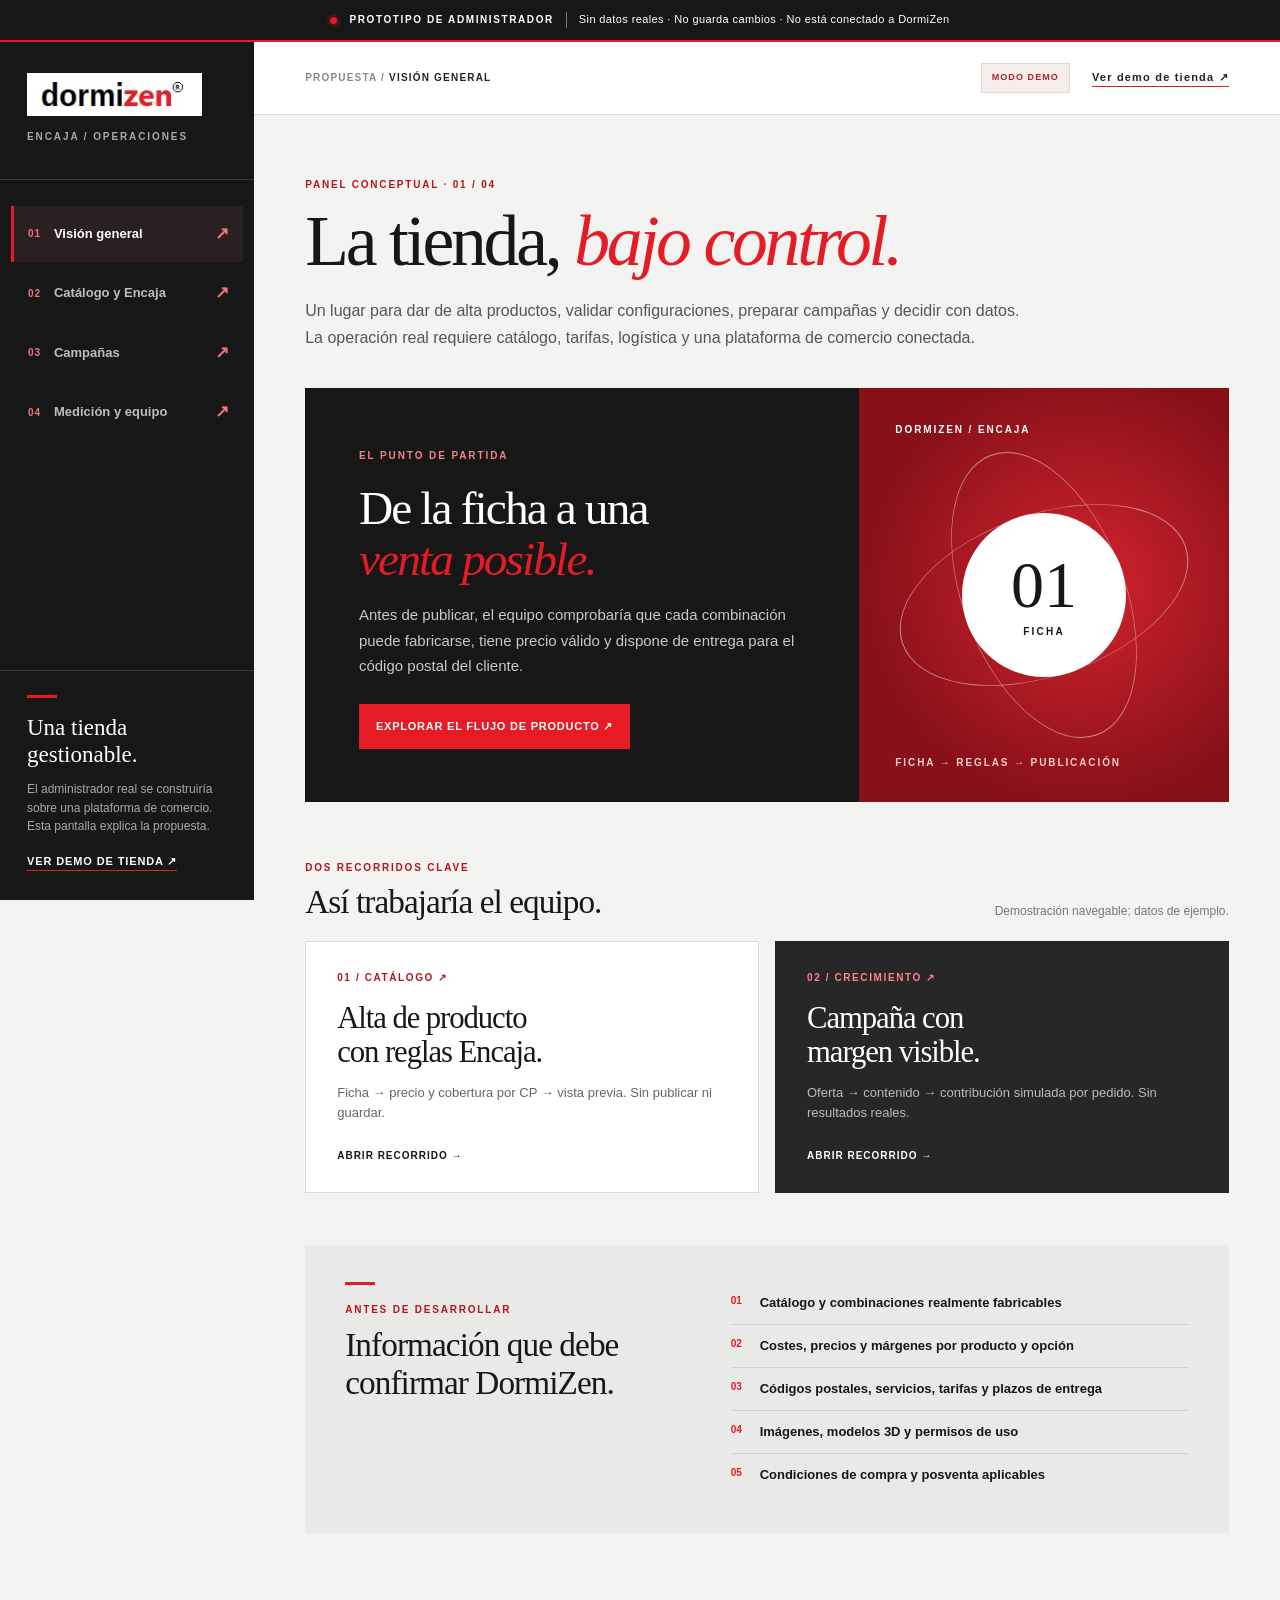
==== admin/index.html @ 06ccd6e4 "Put product categories in primary navigation" ====
<!doctype html>
<html lang="es">
<head>
<meta charset="utf-8"><meta name="viewport" content="width=device-width,initial-scale=1">
<meta name="robots" content="noindex,nofollow,noarchive"><meta name="theme-color" content="#171717">
<meta name="description" content="Prototipo conceptual del administrador DormiZen Encaja. Sin datos reales ni guardado.">
<title>DormiZen Encaja · Administrador conceptual</title>
<link rel="stylesheet" href="admin.css"><script src="admin.js" defer></script>
</head>
<body>
<div class="demo-banner" role="note"><span class="banner-pulse"></span><strong>PROTOTIPO DE ADMINISTRADOR</strong><span class="banner-divider"></span>Sin datos reales · No guarda cambios · No está conectado a DormiZen</div>
<div class="app-shell">
<aside class="sidebar" aria-label="Navegación del prototipo">
  <div class="sidebar-brand"><a href="../?v=nav-20261012" aria-label="Ver demo de tienda"><img src="../assets/logoDormizen.png" alt="DormiZen"></a><span>ENCAJA / OPERACIONES</span></div>
  <nav class="side-nav" aria-label="Secciones">
    <button type="button" data-view="overview" class="is-active" aria-current="page"><span class="nav-num">01</span>Visión general <span class="nav-arrow">↗</span></button>
    <button type="button" data-view="product"><span class="nav-num">02</span>Catálogo y Encaja <span class="nav-arrow">↗</span></button>
    <button type="button" data-view="campaign"><span class="nav-num">03</span>Campañas <span class="nav-arrow">↗</span></button>
    <button type="button" data-view="measurement"><span class="nav-num">04</span>Medición y equipo <span class="nav-arrow">↗</span></button>
  </nav>
  <div class="sidebar-footer"><span class="small-red-line"></span><strong>Una tienda gestionable.</strong><p>El administrador real se construiría sobre una plataforma de comercio. Esta pantalla explica la propuesta.</p><a href="../?v=nav-20261012">Ver demo de tienda ↗</a></div>
</aside>
<div class="workspace">
<header class="topbar"><span>PROPUESTA / <b id="breadcrumb">VISIÓN GENERAL</b></span><div><span class="draft-pill">MODO DEMO</span><a href="../?v=nav-20261012">Ver demo de tienda ↗</a></div></header>
<main id="main-content">
<section id="view-overview" class="view" aria-labelledby="overview-title">
  <div class="page-intro"><p class="eyebrow">PANEL CONCEPTUAL · 01 / 04</p><h1 id="overview-title">La tienda, <em>bajo control.</em></h1><p>Un lugar para dar de alta productos, validar configuraciones, preparar campañas y decidir con datos. La operación real requiere catálogo, tarifas, logística y una plataforma de comercio conectada.</p></div>
  <div class="hero-panel"><div><span class="hero-kicker">EL PUNTO DE PARTIDA</span><h2>De la ficha a una<br><em>venta posible.</em></h2><p>Antes de publicar, el equipo comprobaría que cada combinación puede fabricarse, tiene precio válido y dispone de entrega para el código postal del cliente.</p><button type="button" class="button button-light" data-go="product">Explorar el flujo de producto ↗</button></div><div class="hero-graphic" aria-hidden="true"><span class="graphic-top">DORMIZEN / ENCAJA</span><span class="graphic-orbit"></span><span class="graphic-orbit orbit-two"></span><span class="graphic-core">01<small>FICHA</small></span><span class="graphic-bottom">FICHA → REGLAS → PUBLICACIÓN</span></div></div>
  <div class="section-title"><div><p class="eyebrow">DOS RECORRIDOS CLAVE</p><h2>Así trabajaría el equipo.</h2></div><span>Demostración navegable; datos de ejemplo.</span></div>
  <div class="journey-grid"><button type="button" class="journey-card" data-go="product"><span>01 / CATÁLOGO ↗</span><strong>Alta de producto<br>con reglas Encaja.</strong><p>Ficha → precio y cobertura por CP → vista previa. Sin publicar ni guardar.</p><small>Abrir recorrido →</small></button><button type="button" class="journey-card journey-dark" data-go="campaign"><span>02 / CRECIMIENTO ↗</span><strong>Campaña con<br>margen visible.</strong><p>Oferta → contenido → contribución simulada por pedido. Sin resultados reales.</p><small>Abrir recorrido →</small></button></div>
  <div class="readiness"><div><span class="small-red-line"></span><p class="eyebrow">ANTES DE DESARROLLAR</p><h2>Información que debe confirmar DormiZen.</h2></div><ol><li>Catálogo y combinaciones realmente fabricables</li><li>Costes, precios y márgenes por producto y opción</li><li>Códigos postales, servicios, tarifas y plazos de entrega</li><li>Imágenes, modelos 3D y permisos de uso</li><li>Condiciones de compra y posventa aplicables</li></ol></div>
</section>
<section id="view-product" class="view" aria-labelledby="product-title" hidden>
  <div class="page-intro compact"><p class="eyebrow">FLUJO 01 · CATÁLOGO Y ENCAJA</p><h1 id="product-title">Una ficha que <em>se puede operar.</em></h1><p>Alta ficticia. Cambia campos y prueba el encaje: los cálculos solo existen en esta sesión y desaparecen al recargar.</p></div>
  <div class="flow-header"><div class="flow-status"><span class="status-dot"></span><strong>Borrador de ejemplo</strong><span>Sin publicar</span></div><div class="step-nav" role="tablist" aria-label="Pasos de producto"><button type="button" data-step="identity" role="tab" aria-controls="step-identity" aria-selected="true" class="is-active"><span>01</span> Ficha</button><button type="button" data-step="rules" role="tab" aria-controls="step-rules" aria-selected="false"><span>02</span> Reglas</button><button type="button" data-step="preview" role="tab" aria-controls="step-preview" aria-selected="false"><span>03</span> Vista previa</button></div></div>
  <div id="step-identity" class="product-step" role="tabpanel" aria-label="Ficha de producto"><div class="editor-grid"><div class="paper-card"><div class="card-heading"><span class="card-index">01 / DATOS DE EJEMPLO</span><h2>Identidad y precio.</h2><p>El catálogo real necesita referencias, especificaciones e imágenes verificadas.</p></div><div class="form-grid"><label class="field full">Nombre del producto <small>ficticio</small><input id="product-name" type="text" maxlength="60" value="Sofá Atlas"></label><label class="field">Categoría <small>ejemplo</small><select id="product-category"><option>Sofás</option><option>Colchones</option><option>Sillones relax</option></select></label><label class="field">Precio base <small>€ · ilustrativo</small><input id="product-price" type="number" min="0" max="50000" step="1" value="1290"></label><label class="field">Ancho <small>cm · ejemplo</small><input id="product-width" type="number" min="30" max="500" value="220"></label><label class="field">Fondo <small>cm · ejemplo</small><input id="product-depth" type="number" min="30" max="500" value="98"></label></div><div class="editor-foot"><span>Cambios en memoria, sin guardado.</span><button type="button" class="button button-dark" data-next="rules">Definir reglas ↗</button></div></div><aside class="context-card"><img src="../assets/sofa014.jpg" alt="Sofá del sitio de DormiZen usado solo como referencia de categoría"><div><span>FOTO DE REFERENCIA · SITIO DORMIZEN</span><h3>Material visual por confirmar.</h3><p>La fotografía no identifica «Sofá Atlas». Para vender hacen falta fotos y derechos confirmados por referencia.</p></div></aside></div></div>
  <div id="step-rules" class="product-step" role="tabpanel" aria-label="Reglas de encaje" hidden><div class="editor-grid"><div class="paper-card"><div class="card-heading"><span class="card-index">02 / REGLAS DE EJEMPLO</span><h2>Fabricación, precio y CP.</h2><p>Cálculo de prueba para explicar el módulo Encaja; no son políticas de DormiZen.</p></div><div class="rule-block"><div class="rule-head"><span>01</span><div><h3>Opciones y medidas</h3><p>El espacio mínimo añade 10 cm de holgura de muestra.</p></div></div><div class="form-grid"><label class="field">Tapizado premium <small>recargo € · ejemplo</small><input id="premium-surcharge" type="number" min="0" max="5000" value="180"></label><label class="field">Paso mínimo <small>cm · provisional</small><input id="minimum-door" type="number" min="30" max="300" value="80"></label></div></div><div class="rule-block"><div class="rule-head"><span>02</span><div><h3>Entrega por código postal</h3><p>Solo dos zonas de ejemplo; los demás CP quedan sin tarifa.</p></div></div><div class="zone-list"><label><span><strong>46***</strong><small>Valencia · ejemplo</small></span><span><input id="shipping-46" type="number" min="0" max="2000" value="59" aria-label="Coste ilustrativo de entrega para CP 46"> €</span></label><label><span><strong>28***</strong><small>Madrid · ejemplo</small></span><span><input id="shipping-28" type="number" min="0" max="2000" value="95" aria-label="Coste ilustrativo de entrega para CP 28"> €</span></label></div></div><div class="editor-foot"><span>La venta real recalcularía todo en el servidor.</span><button type="button" class="button button-dark" data-next="preview">Probar vista previa ↗</button></div></div><aside class="context-card context-red"><div><span>CONTROL CRÍTICO</span><h3>La regla visual no basta.</h3><p>Antes de aceptar una venta real habría que confirmar embalaje, accesos, montaje, tarifa y plazo con fabricación y transporte. Este prechequeo es orientativo.</p><b aria-hidden="true">✳</b></div></aside></div></div>
  <div id="step-preview" class="product-step" role="tabpanel" aria-label="Vista previa de producto" hidden><div class="preview-grid"><div class="preview-main"><div class="preview-heading"><div><span class="card-index">03 / VISTA PREVIA LOCAL</span><h2>Revisar antes de publicar.</h2></div><span>NO PUBLICADO</span></div><div class="preview-product"><img src="../assets/sofa014.jpg" alt="Referencia visual de sofá, ajena al producto ficticio"><div><span id="preview-category">SOFÁS · EJEMPLO</span><h3 id="preview-name">Sofá Atlas</h3><p>Producto ficticio. La foto es referencia de categoría; no representa este artículo.</p><small>Precio base ilustrativo</small><strong id="preview-base-price">1.290 €</strong></div></div><div class="test-box"><div class="test-heading"><span>PROBAR REGLAS DE EJEMPLO</span><p>Este resultado no verifica la instalación ni una entrega real.</p></div><div class="form-grid"><label class="field">Ancho libre <small>cm</small><input id="test-width" type="number" min="30" max="1000" value="300"></label><label class="field">Fondo libre <small>cm</small><input id="test-depth" type="number" min="30" max="1000" value="260"></label><label class="field">Paso estrecho <small>cm</small><input id="test-door" type="number" min="30" max="300" value="95"></label><label class="field">Código postal <small>ej. 46001 o 28001</small><input id="test-postcode" type="text" inputmode="numeric" maxlength="5" value="46001"></label><label class="field full">Tapizado <small>opción de ejemplo</small><select id="test-upholstery"><option value="standard">Estándar</option><option value="premium">Premium</option></select></label></div><div id="fit-result" class="fit-result" role="status" aria-live="polite"></div></div></div><aside class="quote-card"><span>PRESUPUESTO ILUSTRATIVO</span><div><span>Producto configurado</span><strong id="quote-product">—</strong></div><div><span>Entrega de ejemplo</span><strong id="quote-delivery">—</strong></div><div class="quote-total"><span>Total ilustrativo</span><strong id="quote-total">—</strong></div><p>IVA, precio, fabricación, transporte y condiciones reales pendientes de validación.</p><button type="button" class="button button-outline" id="mock-publish">Simular publicación ↗</button><small>No publica ni guarda nada.</small></aside></div></div>
</section>
<section id="view-campaign" class="view" aria-labelledby="campaign-title" hidden>
  <div class="page-intro compact"><p class="eyebrow">FLUJO 02 · CAMPAÑAS</p><h1 id="campaign-title">Impacto que <em>también cuadre.</em></h1><p>Simula una campaña editorial y su contribución por pedido con costes de ejemplo. No hay conexión con anuncios ni ventas reales.</p></div>
  <div class="campaign-grid"><div class="paper-card"><div class="card-heading"><span class="card-index">CAMPAÑA DE EJEMPLO</span><h2>Prepara la propuesta.</h2><p>El panel futuro coordinaría contenidos, promociones y medición; los anuncios seguirían en sus plataformas.</p><p id="campaign-product-source" class="source-pill">Producto y entrega de la ficha ficticia · valores ilustrativos</p></div><div class="form-grid"><label class="field full">Nombre de campaña <small>ficticio</small><input id="campaign-name" type="text" maxlength="55" value="Semana de descanso"></label><label class="field">Descuento del artículo <small>% · ilustrativo</small><input id="campaign-discount" type="number" min="0" max="70" value="10"></label><label class="field">Código promocional <small>no válido</small><input id="campaign-code" type="text" maxlength="18" value="DESCANSO10"></label><label class="field full">Titular de la landing <small>texto de ejemplo</small><input id="campaign-headline" type="text" maxlength="85" value="Un sofá que encaja con tu espacio."></label></div><div class="cost-divider"><span>SUPUESTOS PARA UN PEDIDO</span><span>Valores ilustrativos</span></div><div class="form-grid"><label class="field">Coste del artículo <small>€ · supuesto</small><input id="campaign-cost" type="number" min="0" max="50000" value="780"></label><label class="field">Coste operativo de entrega <small>€ · supuesto</small><input id="campaign-delivery-cost" type="number" min="0" max="5000" value="45"></label><label class="field full">Captación asignada <small>€ por pedido · supuesto, no CAC medido</small><input id="campaign-cac" type="number" min="0" max="5000" value="40"></label></div><div class="editor-foot"><span>Todo se descarta al recargar.</span><button type="button" class="button button-dark" id="campaign-preview-button">Actualizar vista previa ↗</button></div></div>
    <div class="campaign-side"><div class="ad-preview"><span>LANDING / BANNER DE EJEMPLO</span><h2 id="ad-headline">Un sofá que encaja con tu espacio.</h2><p>Foto de referencia del sitio DormiZen; oferta y precio ficticios. Requiere aprobación comercial.</p><div><strong id="ad-discount">−10%</strong><span id="ad-code">DESCANSO10</span></div><small id="ad-name">Semana de descanso</small></div><div class="margin-card"><span>CONTRIBUCIÓN POR 1 PEDIDO SIMULADO</span><div id="margin-value">—</div><p id="margin-summary">Cálculo ilustrativo; no es resultado real.</p><details><summary>Ver cálculo</summary><div id="margin-breakdown"></div></details></div></div></div>
  <div class="empty-results"><div><span class="small-red-line"></span><p class="eyebrow">RESULTADOS REALES</p><h2>Sin datos conectados.</h2><p>En producción se revisarían visitas, configuraciones, pedidos, margen y coste de captación por campaña. Las metas se fijarían con una línea base.</p></div><span aria-hidden="true">—</span></div>
</section>
<section id="view-measurement" class="view" aria-labelledby="measurement-title" hidden>
  <div class="page-intro compact"><p class="eyebrow">GOBIERNO · MEDICIÓN Y EQUIPO</p><h1 id="measurement-title">Lo que se mide, <em>se mejora.</em></h1><p>Indicadores y responsabilidades propuestos para la tienda futura. Este prototipo no muestra métricas de DormiZen ni concede permisos.</p></div>
  <div class="governance-grid"><div class="paper-card"><div class="card-heading"><span class="card-index">MEDICIÓN PROPUESTA</span><h2>Del interés al pedido.</h2><p>La lectura mensual combinaría analítica, búsqueda, pedidos y costes.</p></div><div class="event-path"><span>Visita</span><b>→</b><span>Configura</span><b>→</b><span>Comprueba CP</span><b>→</b><span>Carrito</span><b>→</b><span>Pedido</span></div><div class="metric-list"><div><strong>Demanda orgánica sin marca</strong><span>Search Console · pendiente de conexión</span></div><div><strong>Finalización del configurador</strong><span>Eventos · pendiente de instrumentación</span></div><div><strong>Conversión y margen por familia</strong><span>Pedidos + costes · pendiente de integración</span></div><div><strong>Coste de captación</strong><span>Ads + pedidos · pendiente de integración</span></div></div></div><div class="paper-card"><div class="card-heading"><span class="card-index">PERMISOS PROPUESTOS</span><h2>Cada equipo, su tarea.</h2><p>Roles y aprobaciones por definir con DormiZen.</p></div><div class="role-list"><div><span>01</span><strong>Dirección</strong><small>Aprueba precios y campañas.</small></div><div><span>02</span><strong>Catálogo</strong><small>Prepara fichas y opciones.</small></div><div><span>03</span><strong>Operaciones</strong><small>Confirma fabricación y entrega.</small></div><div><span>04</span><strong>Marketing</strong><small>Gestiona contenidos y promociones.</small></div><div><span>05</span><strong>Atención</strong><small>Consulta pedidos e incidencias.</small></div></div></div></div>
  <div class="platform-note"><span>ARQUITECTURA SUGERIDA</span><p><strong>Base de comercio con panel existente + módulo Encaja propio.</strong> La plataforma gestionaría catálogo, pedidos, cupones y permisos; el módulo añadiría reglas de fabricación, precio y entrega. La elección final exige validar operaciones, costes e integraciones.</p></div>
</section>
</main>
</div>
</div>
<div id="notice" class="notice" role="status" aria-live="polite" hidden></div>
</body>
</html>
---- admin/admin.css ----
:root{--black:#171717;--soft:#2a2a2a;--red:#e51b25;--red-dark:#b5151e;--paper:#fff;--bg:#f3f3f1;--line:#dcdcd9;--muted:#666;--ink:#171717;--serif:Georgia,"Times New Roman",serif}
*{box-sizing:border-box}html{scroll-behavior:smooth}body{margin:0;color:var(--ink);background:var(--bg);font:15px/1.55 Inter,"Segoe UI",Arial,sans-serif}button,input,select{font:inherit}button{cursor:pointer}button:focus-visible,a:focus-visible,input:focus-visible,select:focus-visible{outline:3px solid #ed1c24;outline-offset:3px}button:disabled{opacity:.55;cursor:not-allowed}[hidden]{display:none!important}a{color:inherit}.demo-banner{position:sticky;top:0;z-index:40;display:flex;align-items:center;justify-content:center;gap:12px;min-height:42px;padding:8px 16px;background:#171717;color:#fff;border-bottom:2px solid var(--red);font-size:11px;letter-spacing:.035em;text-align:center}.demo-banner strong{font-size:10px;letter-spacing:.16em}.banner-pulse{width:7px;height:7px;border-radius:50%;background:var(--red);box-shadow:0 0 0 3px rgba(229,27,37,.2)}.banner-divider{width:1px;height:16px;background:#777}
.app-shell{display:grid;grid-template-columns:254px minmax(0,1fr);min-height:calc(100vh - 42px)}.sidebar{display:flex;flex-direction:column;position:sticky;top:42px;height:calc(100vh - 42px);background:#171717;color:#fff}.sidebar-brand{display:flex;flex-direction:column;align-items:flex-start;gap:13px;padding:31px 27px 35px;border-bottom:1px solid #383838}.sidebar-brand a{display:inline-flex;background:#fff;padding:9px 12px}.sidebar-brand img{display:block;width:151px;height:auto}.sidebar-brand>span{font-size:10px;font-weight:800;color:#aaa;letter-spacing:.19em}.side-nav{display:grid;gap:3px;padding:26px 11px}.side-nav button{display:flex;align-items:center;gap:13px;width:100%;padding:15px 14px;text-align:left;color:#bebebe;background:transparent;border:0;border-left:3px solid transparent;font-size:13px;font-weight:700}.side-nav button:hover{background:#242424;color:#fff}.side-nav button.is-active{background:#2a2021;color:#fff;border-left-color:var(--red)}.nav-num{font-size:10px;color:#ef737b;font-weight:800;letter-spacing:.09em}.nav-arrow{margin-left:auto;font-size:17px;color:#ef737b}.sidebar-footer{margin-top:auto;padding:24px 27px 29px;border-top:1px solid #383838}.small-red-line{display:block;width:30px;height:3px;background:var(--red);margin-bottom:17px}.sidebar-footer strong{font:23px/1.15 var(--serif);font-weight:normal}.sidebar-footer p{font-size:12px;color:#aaa;line-height:1.55}.sidebar-footer a{display:inline-block;margin-top:5px;color:#fff;text-decoration:none;border-bottom:1px solid var(--red);font-size:11px;font-weight:800;text-transform:uppercase;letter-spacing:.08em}
.workspace{min-width:0}.topbar{height:73px;display:flex;align-items:center;justify-content:space-between;gap:16px;padding:0 clamp(22px,4vw,60px);background:#fff;border-bottom:1px solid var(--line);font-size:10px;font-weight:800;letter-spacing:.12em}.topbar>span{color:#888}.topbar b{color:#222}.topbar>div{display:flex;align-items:center;gap:22px}.topbar a{text-decoration:none;font-size:11px;color:#222;border-bottom:1px solid var(--red)}.draft-pill{padding:7px 10px;background:#f5ecec;color:#ad232b;border:1px solid #edcfd1;font-size:9px;letter-spacing:.12em}
main{max-width:1510px;margin:0 auto;padding:clamp(26px,4.1vw,60px) clamp(22px,4vw,60px) 70px}.view{animation:fade .24s ease both}@keyframes fade{from{opacity:.55;transform:translateY(5px)}to{opacity:1;transform:none}}.page-intro{max-width:800px;margin-bottom:36px}.page-intro.compact{margin-bottom:31px}.eyebrow,.card-index{color:var(--red-dark);font-size:10px;font-weight:900;letter-spacing:.18em;text-transform:uppercase}.page-intro h1{font:normal clamp(44px,5.6vw,78px)/1.03 var(--serif);letter-spacing:-.045em;margin:12px 0 18px}.page-intro h1 em,.hero-panel h2 em{color:var(--red);font-style:italic}.page-intro>p:last-child{max-width:720px;color:#555;font-size:16px;line-height:1.72;margin:0}
.hero-panel{display:grid;grid-template-columns:1.2fr .8fr;min-height:374px;background:#171717;color:#fff;overflow:hidden}.hero-panel>div:first-child{padding:clamp(28px,4.2vw,58px)}.hero-kicker,.graphic-top,.graphic-bottom{font-size:10px;letter-spacing:.19em;font-weight:900;color:#f08389}.hero-panel h2{font:normal clamp(34px,3.7vw,53px)/1.07 var(--serif);letter-spacing:-.04em;margin:18px 0}.hero-panel p{max-width:550px;color:#c9c9c9;line-height:1.7;margin-bottom:25px}.button{display:inline-flex;align-items:center;justify-content:center;gap:12px;min-height:45px;padding:10px 17px;border:0;font-size:11px;font-weight:900;letter-spacing:.07em;text-transform:uppercase;text-decoration:none}.button-light{background:var(--red);color:#fff}.button-light:hover,.button-dark:hover{background:var(--red-dark)}.button-dark{background:var(--red);color:#fff}.button-outline{width:100%;background:transparent;color:#fff;border:1px solid rgba(255,255,255,.6)}.button-outline:hover{background:#fff;color:#171717}.hero-graphic{position:relative;min-height:360px;background:radial-gradient(circle at 60% 48%,#d3242e,#881019 70%);overflow:hidden}.graphic-top{position:absolute;top:34px;left:36px;color:#fff}.graphic-bottom{position:absolute;bottom:32px;left:36px;color:#f6cdd0}.graphic-orbit{position:absolute;width:300px;height:300px;border:1px solid rgba(255,255,255,.5);border-radius:50%;top:50%;left:50%;transform:translate(-50%,-50%) rotate(-19deg) scaleY(.54)}.graphic-orbit.orbit-two{transform:translate(-50%,-50%) rotate(69deg) scaleY(.54)}.graphic-core{position:absolute;display:flex;flex-direction:column;align-items:center;justify-content:center;top:50%;left:50%;transform:translate(-50%,-50%);width:164px;height:164px;background:#fff;color:#171717;border-radius:50%;font:normal 66px/1 var(--serif)}.graphic-core small{font:900 10px/1.3 Inter,Arial,sans-serif;letter-spacing:.22em;margin-top:7px}
.section-title{display:flex;align-items:end;justify-content:space-between;gap:25px;margin:58px 0 20px}.section-title .eyebrow{margin:0 0 7px}.section-title h2,.readiness h2,.card-heading h2,.empty-results h2{font:normal clamp(27px,2.6vw,38px)/1.13 var(--serif);letter-spacing:-.028em;margin:0}.section-title>span{font-size:12px;color:#777}.journey-grid{display:grid;grid-template-columns:repeat(2,minmax(0,1fr));gap:16px}.journey-card{min-height:252px;padding:28px 31px;text-align:left;background:#fff;color:#171717;border:1px solid var(--line);display:flex;flex-direction:column}.journey-card:hover{border-color:var(--red);transform:translateY(-2px)}.journey-card>span{font-size:10px;color:var(--red-dark);font-weight:900;letter-spacing:.16em}.journey-card strong{display:block;margin-top:17px;font:normal clamp(27px,2.4vw,38px)/1.1 var(--serif);letter-spacing:-.035em}.journey-card p{max-width:390px;margin:13px 0 18px;color:#666;font-size:13px}.journey-card small{margin-top:auto;font-size:10px;font-weight:900;letter-spacing:.1em;text-transform:uppercase}.journey-dark{background:#272727;color:#fff;border-color:#272727}.journey-dark p{color:#bbb}.journey-dark>span{color:#ff858b}.journey-dark small{color:#fff}.readiness{display:grid;grid-template-columns:.8fr 1.2fr;gap:40px;margin-top:52px;padding:37px 40px;background:#e9e9e7}.readiness .eyebrow{margin:0 0 9px}.readiness ol{margin:0;padding-left:24px;counter-reset:item;list-style:none}.readiness li{position:relative;padding:11px 0 11px 29px;border-bottom:1px solid #d1d1ce;font-size:13px;font-weight:650;counter-increment:item}.readiness li:before{content:counter(item,decimal-leading-zero);position:absolute;left:0;color:var(--red);font-size:10px;font-weight:900}.readiness li:last-child{border:0}
.flow-header{display:flex;align-items:center;justify-content:space-between;gap:20px;padding:0 0 18px;border-bottom:1px solid var(--line);margin-bottom:22px}.flow-status{display:flex;align-items:center;gap:9px;font-size:11px}.flow-status strong{font-weight:800}.flow-status>span:last-child{color:#888}.status-dot{width:8px;height:8px;border-radius:50%;background:var(--red)}.step-nav{display:flex;gap:3px;padding:4px;background:#e9e9e7}.step-nav button{padding:9px 15px;background:transparent;border:0;color:#777;font-size:11px;font-weight:800}.step-nav button.is-active{background:#fff;color:#171717;box-shadow:0 1px 5px #ddd}.step-nav button span{color:var(--red);margin-right:5px}
.editor-grid{display:grid;grid-template-columns:minmax(0,1.5fr) minmax(270px,.8fr);gap:19px}.paper-card,.preview-main{background:#fff;border:1px solid var(--line);padding:clamp(22px,3vw,40px)}.card-heading{margin-bottom:26px}.card-heading h2{margin:9px 0}.card-heading p{font-size:13px;color:#666;max-width:510px;margin:0}.form-grid{display:grid;grid-template-columns:repeat(2,minmax(0,1fr));gap:18px}.field{display:flex;flex-direction:column;gap:6px;font-size:12px;font-weight:800}.field.full{grid-column:1/-1}.field small{display:block;color:#808080;font-size:10px;font-weight:500}.field input,.field select{width:100%;height:45px;padding:10px 12px;border:1px solid #d1d1d1;border-radius:0;background:#fff;color:#202020;outline:none;font-weight:500}.field input:focus,.field select:focus,.zone-list input:focus{border-color:var(--red);box-shadow:0 0 0 2px rgba(229,27,37,.15)}.field input:invalid,.zone-list input:invalid{border-color:#c5232d}.editor-foot{display:flex;justify-content:space-between;align-items:center;gap:16px;margin-top:28px;padding-top:22px;border-top:1px solid var(--line)}.editor-foot>span{font-size:11px;color:#777}.context-card{display:flex;flex-direction:column;background:#e8e8e6;min-height:410px}.context-card img{width:100%;height:235px;object-fit:contain;background:#fff}.context-card>div{padding:25px}.context-card span{font-size:9px;color:#af222b;font-weight:900;letter-spacing:.14em}.context-card h3{font:normal 27px/1.13 var(--serif);margin:10px 0}.context-card p{font-size:12px;color:#666;margin:0}.context-red{background:#bf1922;color:#fff;justify-content:flex-end}.context-red>div{padding:34px}.context-red span,.context-red p{color:#ffe8e9}.context-red h3{font-size:36px}.context-red b{display:block;font-size:91px;font-weight:normal;line-height:1;margin-top:29px;color:#f36a71}
.rule-block{border-top:1px solid var(--line);padding:22px 0}.rule-head{display:flex;gap:15px;margin-bottom:15px}.rule-head>span{display:grid;place-items:center;flex:0 0 28px;height:28px;background:#171717;color:#fff;font-size:10px;font-weight:900}.rule-head h3{font-size:15px;margin:2px 0}.rule-head p{font-size:11px;color:#777;margin:0}.zone-list{display:grid;gap:9px}.zone-list label{display:flex;align-items:center;justify-content:space-between;padding:10px 13px;background:#f5f5f4}.zone-list label>span:first-child{display:flex;flex-direction:column}.zone-list strong{font-size:12px}.zone-list small{font-size:10px;color:#888}.zone-list input{width:68px;padding:7px;border:1px solid #ccc}
.preview-grid{display:grid;grid-template-columns:minmax(0,1.55fr) minmax(260px,.72fr);gap:19px;align-items:start}.preview-main{padding:0}.preview-heading{display:flex;justify-content:space-between;align-items:center;padding:25px 29px;border-bottom:1px solid var(--line)}.preview-heading h2{font:normal 29px/1.2 var(--serif);margin:5px 0}.preview-heading>span{font-size:9px;font-weight:900;color:#b02c33;border:1px solid #edb4b8;padding:7px 9px;white-space:nowrap}.preview-product{display:grid;grid-template-columns:44% 1fr;gap:24px;padding:27px 29px}.preview-product img{width:100%;height:220px;object-fit:contain;border:1px solid #eee}.preview-product>div{display:flex;flex-direction:column;align-items:flex-start}.preview-product>div>span{font-size:10px;font-weight:900;color:var(--red);letter-spacing:.12em}.preview-product h3{font:normal 36px/1.1 var(--serif);margin:12px 0}.preview-product p{font-size:12px;color:#666;line-height:1.6}.preview-product small{font-size:10px;color:#777;margin-top:auto}.preview-product strong{font:normal 30px var(--serif)}.test-box{margin:0 29px 29px;background:#f5f5f3;padding:25px}.test-heading span{font-size:10px;font-weight:900;letter-spacing:.13em}.test-heading p{font-size:11px;color:#777;margin:4px 0 18px}.fit-result{margin-top:20px;padding:15px;border-left:3px solid #429268;background:#ecf7f0;font-size:12px}.fit-result.bad{border-color:var(--red);background:#fff1f1}.fit-result strong{display:block;font-size:13px;margin-bottom:4px}.fit-result p{margin:0;color:#4c4c4c}.quote-card{padding:26px;background:#171717;color:#fff}.quote-card>span,.margin-card>span{font-size:10px;color:#ff8087;font-weight:900;letter-spacing:.14em}.quote-card>div:not(.quote-total){display:flex;justify-content:space-between;gap:15px;padding:16px 0;border-bottom:1px solid #444;font-size:12px}.quote-card strong{white-space:nowrap}.quote-total{display:flex;justify-content:space-between;align-items:center;gap:9px;padding:20px 0 7px;font-size:12px}.quote-total strong{font:normal 32px var(--serif)}.quote-card p{color:#bbb;font-size:11px;line-height:1.55}.quote-card small{display:block;text-align:center;color:#aaa;font-size:10px;margin-top:10px}
.campaign-grid{display:grid;grid-template-columns:minmax(0,1.25fr) minmax(290px,.9fr);gap:19px}.campaign-side{display:grid;gap:18px;align-content:start}.cost-divider{display:flex;justify-content:space-between;gap:12px;align-items:center;margin:27px 0 20px;padding-top:20px;border-top:1px solid var(--line);font-size:9px;font-weight:900;letter-spacing:.11em}.cost-divider span:last-child{color:#888;font-weight:500;letter-spacing:0}.ad-preview{position:relative;min-height:307px;background:linear-gradient(115deg,rgba(18,18,18,.93),rgba(18,18,18,.5)),url("../assets/sofa014.jpg") center/cover;color:#fff;padding:26px;display:flex;flex-direction:column}.ad-preview>span{font-size:10px;color:#ff9ba0;font-weight:900;letter-spacing:.13em}.ad-preview h2{font:normal 38px/1.07 var(--serif);max-width:410px;margin:31px 0 10px}.ad-preview p{color:#e1e1e1;font-size:11px;max-width:330px;margin:0}.ad-preview>div{display:flex;align-items:center;gap:15px;margin-top:22px}.ad-preview>div strong{font:normal 35px var(--serif)}.ad-preview>div span{font-size:9px;font-weight:900;background:var(--red);padding:6px 9px;letter-spacing:.1em}.ad-preview small{margin-top:auto;color:#ddd;font-size:10px}.margin-card{background:#fff;border:1px solid var(--line);padding:25px}.margin-card>span{color:#b81a23}.margin-card>div:first-of-type{font:normal 48px/1.1 var(--serif);letter-spacing:-.05em;margin:12px 0 6px}.margin-card>div.negative{color:#bc1e28}.margin-card p{font-size:11px;color:#777;margin:0 0 12px}.margin-card details{padding-top:13px;border-top:1px solid var(--line);font-size:11px}.margin-card summary{cursor:pointer;font-weight:800}.margin-card details>div{display:grid;gap:5px;padding-top:13px;color:#666}.margin-card details span{display:flex;justify-content:space-between;gap:12px}.empty-results{display:flex;justify-content:space-between;align-items:center;margin-top:20px;padding:29px 34px;background:#e9e9e7}.empty-results h2{margin-bottom:9px}.empty-results p:last-child{font-size:12px;color:#666;max-width:600px;margin:0}.empty-results>span{font:normal 75px/1 var(--serif);color:#c2c2bd}
.governance-grid{display:grid;grid-template-columns:repeat(2,minmax(0,1fr));gap:19px}.event-path{display:flex;flex-wrap:wrap;align-items:center;gap:8px;margin-bottom:20px}.event-path span{background:#f4f4f3;padding:6px 8px;font-size:10px;font-weight:800}.event-path b{color:var(--red)}.metric-list,.role-list{display:grid}.metric-list>div{display:flex;flex-direction:column;padding:13px 0;border-top:1px solid var(--line)}.metric-list strong,.role-list strong{font-size:12px}.metric-list span,.role-list small{color:#888;font-size:10px}.role-list>div{display:grid;grid-template-columns:30px 1fr;gap:0 8px;border-top:1px solid var(--line);padding:10px 0}.role-list span{grid-row:span 2;color:var(--red);font-size:10px;font-weight:900}.role-list small{grid-column:2}.platform-note{display:grid;grid-template-columns:190px 1fr;gap:22px;padding:25px 30px;margin-top:19px;background:#171717;color:#fff}.platform-note span{color:#ff8c92;font-size:10px;font-weight:900;letter-spacing:.12em}.platform-note p{margin:0;font-size:12px;color:#d0d0d0}.platform-note strong{color:#fff}.notice{position:fixed;bottom:22px;right:22px;z-index:80;max-width:min(420px,calc(100vw - 44px));padding:15px 19px;background:#171717;color:#fff;border-left:4px solid var(--red);box-shadow:0 12px 34px #0003;font-size:12px}
@media(max-width:1090px){.app-shell{grid-template-columns:210px minmax(0,1fr)}.sidebar-brand,.sidebar-footer{padding-left:19px;padding-right:19px}.sidebar-brand img{width:134px}.side-nav button{font-size:11px}.editor-grid,.preview-grid,.campaign-grid{grid-template-columns:1fr}.context-card{min-height:0;display:grid;grid-template-columns:220px 1fr}.context-card img{height:100%;min-height:180px}.context-red{display:block}.context-red b{display:none}}
@media(max-width:760px){.demo-banner{font-size:9px;line-height:1.3;gap:7px}.demo-banner strong{font-size:9px}.banner-divider{display:none}.app-shell{display:block}.sidebar{position:static;height:auto}.sidebar-brand{flex-direction:row;align-items:center;justify-content:space-between;padding:15px 19px}.sidebar-brand img{width:125px}.sidebar-brand>span{font-size:8px}.side-nav{display:flex;overflow-x:auto;padding:8px 10px 10px;gap:7px}.side-nav button{flex:0 0 auto;width:auto;padding:9px 10px;font-size:10px;white-space:nowrap;border-left:0;border-bottom:2px solid transparent}.side-nav button.is-active{border-left:0;border-bottom-color:var(--red)}.nav-num{display:none}.nav-arrow{margin-left:1px}.sidebar-footer{display:none}.topbar{height:57px;padding:0 20px;font-size:9px}.topbar .draft-pill{display:none}.topbar>div{gap:0}.topbar a{font-size:9px}main{padding:32px 18px 50px}.page-intro h1{font-size:clamp(40px,11vw,63px)}.page-intro>p:last-child{font-size:14px}.hero-panel{grid-template-columns:1fr}.hero-panel>div:first-child{padding:29px}.hero-panel h2{font-size:39px}.hero-graphic{min-height:200px}.graphic-orbit{width:210px;height:210px}.graphic-core{width:113px;height:113px;font-size:45px}.graphic-top{top:16px;left:20px}.graphic-bottom{bottom:15px;left:20px}.journey-grid,.readiness,.governance-grid{grid-template-columns:1fr}.journey-card{min-height:220px}.readiness{padding:27px;gap:18px}.section-title{display:block}.section-title>span{display:block;margin-top:7px}.flow-header{align-items:stretch;flex-direction:column}.step-nav{width:100%;display:flex}.step-nav button{flex:1;padding:10px 5px;font-size:10px}.preview-heading,.preview-product{padding:22px}.preview-product{grid-template-columns:1fr}.preview-product img{height:230px}.test-box{margin:0 19px 19px;padding:19px}.context-card{grid-template-columns:1fr}.context-card img{height:210px}.editor-foot{align-items:stretch;flex-direction:column}.editor-foot .button{width:100%}.platform-note{grid-template-columns:1fr;gap:9px}.empty-results>span{display:none}}
@media(max-width:460px){.demo-banner{flex-wrap:wrap;padding:5px 8px}.demo-banner strong{letter-spacing:.08em}.sidebar-brand>span{display:none}.topbar>span{display:none}.topbar{justify-content:flex-end}.page-intro h1{font-size:43px}.form-grid{grid-template-columns:1fr}.field.full{grid-column:auto}.preview-heading{align-items:flex-start;flex-direction:column;gap:12px}.event-path{gap:4px}.event-path span{padding:5px;font-size:9px}.event-path b{font-size:10px}.quote-card{padding:21px}}
@media(prefers-reduced-motion:reduce){html{scroll-behavior:auto}.view{animation:none}.journey-card:hover{transform:none}}

.source-pill{display:inline-block!important;margin:16px 0 0!important;padding:9px 11px;background:#f6f1f1;color:#a51b23!important;border-left:3px solid var(--red);font-size:11px!important;font-weight:700}
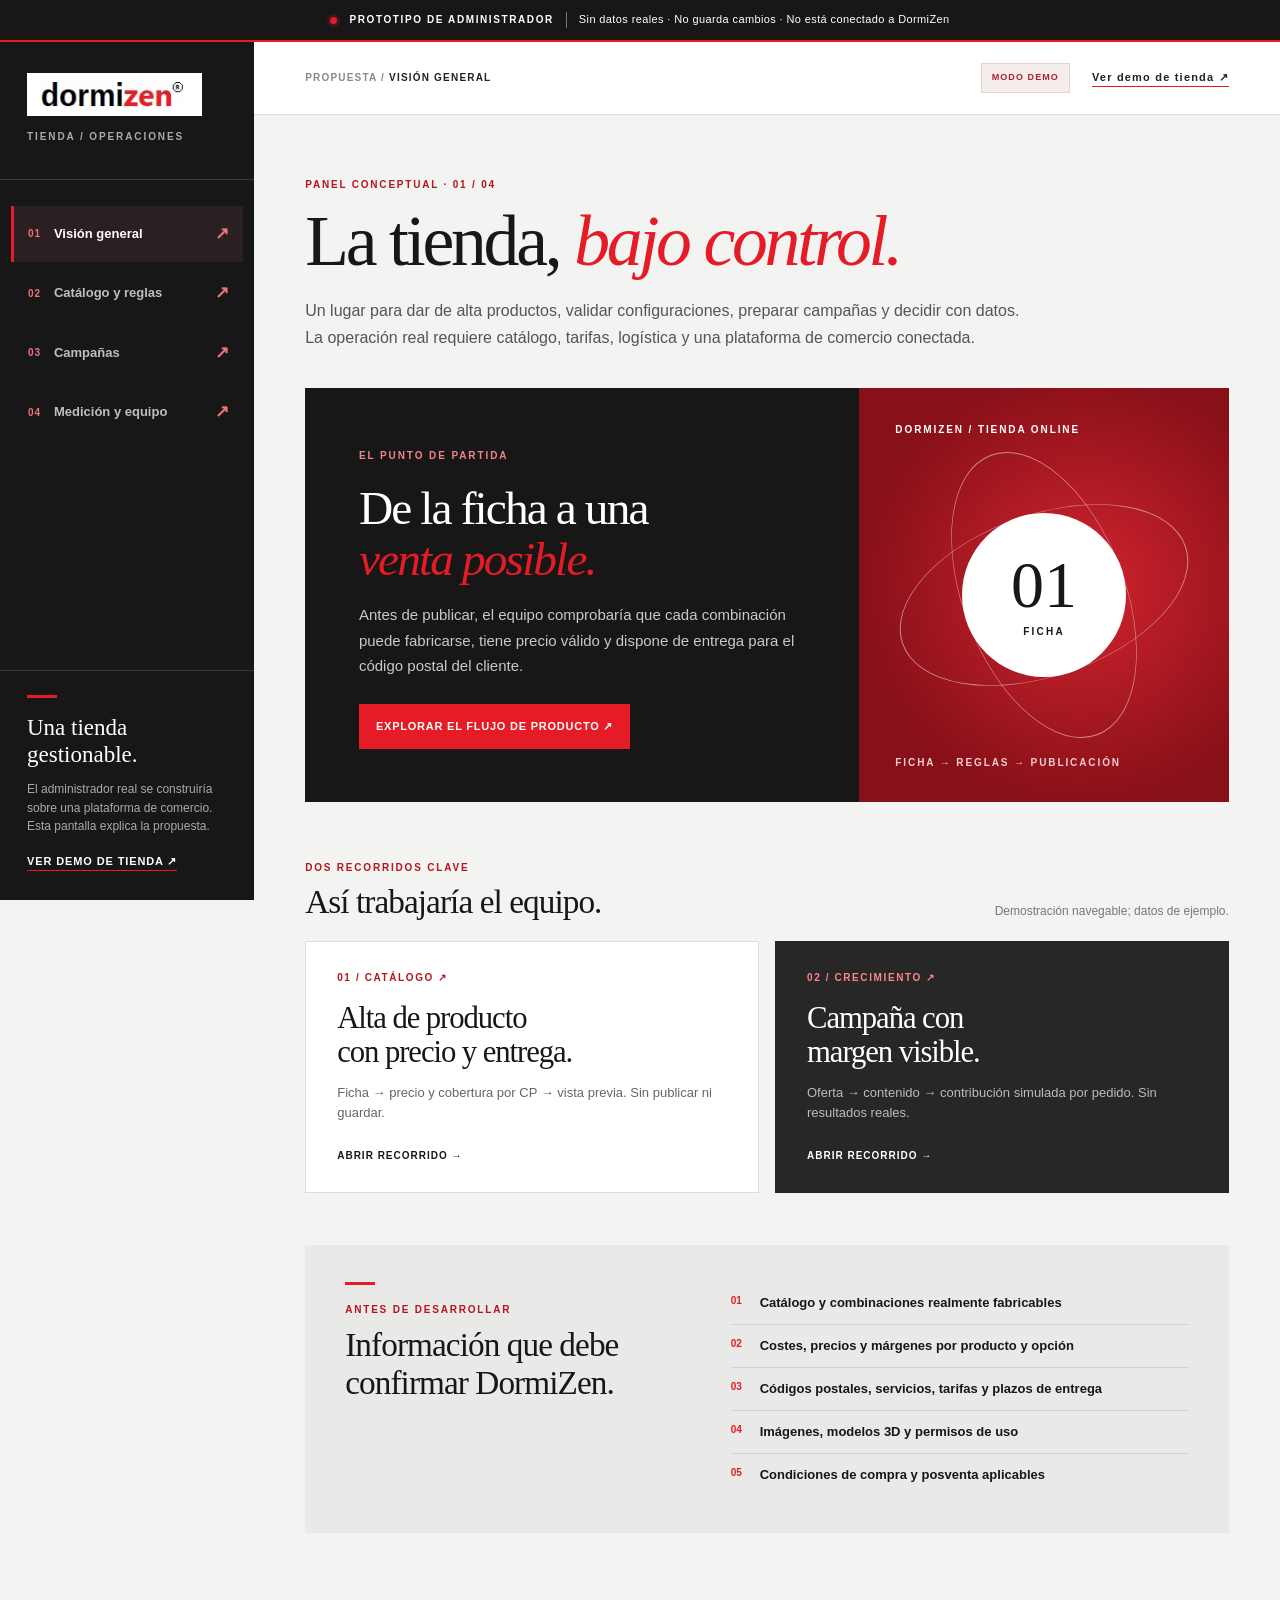
==== commit aa8bfe63: "Replace Encaja branding with clear shopping actions" ====
--- a/admin/index.html
+++ b/admin/index.html
@@ -3,50 +3,50 @@
 <head>
 <meta charset="utf-8"><meta name="viewport" content="width=device-width,initial-scale=1">
 <meta name="robots" content="noindex,nofollow,noarchive"><meta name="theme-color" content="#171717">
-<meta name="description" content="Prototipo conceptual del administrador DormiZen Encaja. Sin datos reales ni guardado.">
-<title>DormiZen Encaja · Administrador conceptual</title>
-<link rel="stylesheet" href="admin.css"><script src="admin.js" defer></script>
+<meta name="description" content="Prototipo conceptual del administrador DormiZen. Sin datos reales ni guardado.">
+<title>DormiZen · Administrador conceptual</title>
+<link rel="stylesheet" href="admin.css?v=compra-20261012"><script src="admin.js?v=compra-20261012" defer></script>
 </head>
 <body>
 <div class="demo-banner" role="note"><span class="banner-pulse"></span><strong>PROTOTIPO DE ADMINISTRADOR</strong><span class="banner-divider"></span>Sin datos reales · No guarda cambios · No está conectado a DormiZen</div>
 <div class="app-shell">
 <aside class="sidebar" aria-label="Navegación del prototipo">
-  <div class="sidebar-brand"><a href="../?v=nav-20261012" aria-label="Ver demo de tienda"><img src="../assets/logoDormizen.png" alt="DormiZen"></a><span>ENCAJA / OPERACIONES</span></div>
+  <div class="sidebar-brand"><a href="../?v=compra-20261012" aria-label="Ver demo de tienda"><img src="../assets/logoDormizen.png" alt="DormiZen"></a><span>TIENDA / OPERACIONES</span></div>
   <nav class="side-nav" aria-label="Secciones">
     <button type="button" data-view="overview" class="is-active" aria-current="page"><span class="nav-num">01</span>Visión general <span class="nav-arrow">↗</span></button>
-    <button type="button" data-view="product"><span class="nav-num">02</span>Catálogo y Encaja <span class="nav-arrow">↗</span></button>
+    <button type="button" data-view="product"><span class="nav-num">02</span>Catálogo y reglas <span class="nav-arrow">↗</span></button>
     <button type="button" data-view="campaign"><span class="nav-num">03</span>Campañas <span class="nav-arrow">↗</span></button>
     <button type="button" data-view="measurement"><span class="nav-num">04</span>Medición y equipo <span class="nav-arrow">↗</span></button>
   </nav>
-  <div class="sidebar-footer"><span class="small-red-line"></span><strong>Una tienda gestionable.</strong><p>El administrador real se construiría sobre una plataforma de comercio. Esta pantalla explica la propuesta.</p><a href="../?v=nav-20261012">Ver demo de tienda ↗</a></div>
+  <div class="sidebar-footer"><span class="small-red-line"></span><strong>Una tienda gestionable.</strong><p>El administrador real se construiría sobre una plataforma de comercio. Esta pantalla explica la propuesta.</p><a href="../?v=compra-20261012">Ver demo de tienda ↗</a></div>
 </aside>
 <div class="workspace">
-<header class="topbar"><span>PROPUESTA / <b id="breadcrumb">VISIÓN GENERAL</b></span><div><span class="draft-pill">MODO DEMO</span><a href="../?v=nav-20261012">Ver demo de tienda ↗</a></div></header>
+<header class="topbar"><span>PROPUESTA / <b id="breadcrumb">VISIÓN GENERAL</b></span><div><span class="draft-pill">MODO DEMO</span><a href="../?v=compra-20261012">Ver demo de tienda ↗</a></div></header>
 <main id="main-content">
 <section id="view-overview" class="view" aria-labelledby="overview-title">
   <div class="page-intro"><p class="eyebrow">PANEL CONCEPTUAL · 01 / 04</p><h1 id="overview-title">La tienda, <em>bajo control.</em></h1><p>Un lugar para dar de alta productos, validar configuraciones, preparar campañas y decidir con datos. La operación real requiere catálogo, tarifas, logística y una plataforma de comercio conectada.</p></div>
-  <div class="hero-panel"><div><span class="hero-kicker">EL PUNTO DE PARTIDA</span><h2>De la ficha a una<br><em>venta posible.</em></h2><p>Antes de publicar, el equipo comprobaría que cada combinación puede fabricarse, tiene precio válido y dispone de entrega para el código postal del cliente.</p><button type="button" class="button button-light" data-go="product">Explorar el flujo de producto ↗</button></div><div class="hero-graphic" aria-hidden="true"><span class="graphic-top">DORMIZEN / ENCAJA</span><span class="graphic-orbit"></span><span class="graphic-orbit orbit-two"></span><span class="graphic-core">01<small>FICHA</small></span><span class="graphic-bottom">FICHA → REGLAS → PUBLICACIÓN</span></div></div>
+  <div class="hero-panel"><div><span class="hero-kicker">EL PUNTO DE PARTIDA</span><h2>De la ficha a una<br><em>venta posible.</em></h2><p>Antes de publicar, el equipo comprobaría que cada combinación puede fabricarse, tiene precio válido y dispone de entrega para el código postal del cliente.</p><button type="button" class="button button-light" data-go="product">Explorar el flujo de producto ↗</button></div><div class="hero-graphic" aria-hidden="true"><span class="graphic-top">DORMIZEN / TIENDA ONLINE</span><span class="graphic-orbit"></span><span class="graphic-orbit orbit-two"></span><span class="graphic-core">01<small>FICHA</small></span><span class="graphic-bottom">FICHA → REGLAS → PUBLICACIÓN</span></div></div>
   <div class="section-title"><div><p class="eyebrow">DOS RECORRIDOS CLAVE</p><h2>Así trabajaría el equipo.</h2></div><span>Demostración navegable; datos de ejemplo.</span></div>
-  <div class="journey-grid"><button type="button" class="journey-card" data-go="product"><span>01 / CATÁLOGO ↗</span><strong>Alta de producto<br>con reglas Encaja.</strong><p>Ficha → precio y cobertura por CP → vista previa. Sin publicar ni guardar.</p><small>Abrir recorrido →</small></button><button type="button" class="journey-card journey-dark" data-go="campaign"><span>02 / CRECIMIENTO ↗</span><strong>Campaña con<br>margen visible.</strong><p>Oferta → contenido → contribución simulada por pedido. Sin resultados reales.</p><small>Abrir recorrido →</small></button></div>
+  <div class="journey-grid"><button type="button" class="journey-card" data-go="product"><span>01 / CATÁLOGO ↗</span><strong>Alta de producto<br>con precio y entrega.</strong><p>Ficha → precio y cobertura por CP → vista previa. Sin publicar ni guardar.</p><small>Abrir recorrido →</small></button><button type="button" class="journey-card journey-dark" data-go="campaign"><span>02 / CRECIMIENTO ↗</span><strong>Campaña con<br>margen visible.</strong><p>Oferta → contenido → contribución simulada por pedido. Sin resultados reales.</p><small>Abrir recorrido →</small></button></div>
   <div class="readiness"><div><span class="small-red-line"></span><p class="eyebrow">ANTES DE DESARROLLAR</p><h2>Información que debe confirmar DormiZen.</h2></div><ol><li>Catálogo y combinaciones realmente fabricables</li><li>Costes, precios y márgenes por producto y opción</li><li>Códigos postales, servicios, tarifas y plazos de entrega</li><li>Imágenes, modelos 3D y permisos de uso</li><li>Condiciones de compra y posventa aplicables</li></ol></div>
 </section>
 <section id="view-product" class="view" aria-labelledby="product-title" hidden>
-  <div class="page-intro compact"><p class="eyebrow">FLUJO 01 · CATÁLOGO Y ENCAJA</p><h1 id="product-title">Una ficha que <em>se puede operar.</em></h1><p>Alta ficticia. Cambia campos y prueba el encaje: los cálculos solo existen en esta sesión y desaparecen al recargar.</p></div>
+  <div class="page-intro compact"><p class="eyebrow">FLUJO 01 · CATÁLOGO Y REGLAS</p><h1 id="product-title">Una ficha que <em>se puede operar.</em></h1><p>Alta ficticia. Cambia campos y comprueba medidas y entrega: los cálculos solo existen en esta sesión y desaparecen al recargar.</p></div>
   <div class="flow-header"><div class="flow-status"><span class="status-dot"></span><strong>Borrador de ejemplo</strong><span>Sin publicar</span></div><div class="step-nav" role="tablist" aria-label="Pasos de producto"><button type="button" data-step="identity" role="tab" aria-controls="step-identity" aria-selected="true" class="is-active"><span>01</span> Ficha</button><button type="button" data-step="rules" role="tab" aria-controls="step-rules" aria-selected="false"><span>02</span> Reglas</button><button type="button" data-step="preview" role="tab" aria-controls="step-preview" aria-selected="false"><span>03</span> Vista previa</button></div></div>
   <div id="step-identity" class="product-step" role="tabpanel" aria-label="Ficha de producto"><div class="editor-grid"><div class="paper-card"><div class="card-heading"><span class="card-index">01 / DATOS DE EJEMPLO</span><h2>Identidad y precio.</h2><p>El catálogo real necesita referencias, especificaciones e imágenes verificadas.</p></div><div class="form-grid"><label class="field full">Nombre del producto <small>ficticio</small><input id="product-name" type="text" maxlength="60" value="Sofá Atlas"></label><label class="field">Categoría <small>ejemplo</small><select id="product-category"><option>Sofás</option><option>Colchones</option><option>Sillones relax</option></select></label><label class="field">Precio base <small>€ · ilustrativo</small><input id="product-price" type="number" min="0" max="50000" step="1" value="1290"></label><label class="field">Ancho <small>cm · ejemplo</small><input id="product-width" type="number" min="30" max="500" value="220"></label><label class="field">Fondo <small>cm · ejemplo</small><input id="product-depth" type="number" min="30" max="500" value="98"></label></div><div class="editor-foot"><span>Cambios en memoria, sin guardado.</span><button type="button" class="button button-dark" data-next="rules">Definir reglas ↗</button></div></div><aside class="context-card"><img src="../assets/sofa014.jpg" alt="Sofá del sitio de DormiZen usado solo como referencia de categoría"><div><span>FOTO DE REFERENCIA · SITIO DORMIZEN</span><h3>Material visual por confirmar.</h3><p>La fotografía no identifica «Sofá Atlas». Para vender hacen falta fotos y derechos confirmados por referencia.</p></div></aside></div></div>
-  <div id="step-rules" class="product-step" role="tabpanel" aria-label="Reglas de encaje" hidden><div class="editor-grid"><div class="paper-card"><div class="card-heading"><span class="card-index">02 / REGLAS DE EJEMPLO</span><h2>Fabricación, precio y CP.</h2><p>Cálculo de prueba para explicar el módulo Encaja; no son políticas de DormiZen.</p></div><div class="rule-block"><div class="rule-head"><span>01</span><div><h3>Opciones y medidas</h3><p>El espacio mínimo añade 10 cm de holgura de muestra.</p></div></div><div class="form-grid"><label class="field">Tapizado premium <small>recargo € · ejemplo</small><input id="premium-surcharge" type="number" min="0" max="5000" value="180"></label><label class="field">Paso mínimo <small>cm · provisional</small><input id="minimum-door" type="number" min="30" max="300" value="80"></label></div></div><div class="rule-block"><div class="rule-head"><span>02</span><div><h3>Entrega por código postal</h3><p>Solo dos zonas de ejemplo; los demás CP quedan sin tarifa.</p></div></div><div class="zone-list"><label><span><strong>46***</strong><small>Valencia · ejemplo</small></span><span><input id="shipping-46" type="number" min="0" max="2000" value="59" aria-label="Coste ilustrativo de entrega para CP 46"> €</span></label><label><span><strong>28***</strong><small>Madrid · ejemplo</small></span><span><input id="shipping-28" type="number" min="0" max="2000" value="95" aria-label="Coste ilustrativo de entrega para CP 28"> €</span></label></div></div><div class="editor-foot"><span>La venta real recalcularía todo en el servidor.</span><button type="button" class="button button-dark" data-next="preview">Probar vista previa ↗</button></div></div><aside class="context-card context-red"><div><span>CONTROL CRÍTICO</span><h3>La regla visual no basta.</h3><p>Antes de aceptar una venta real habría que confirmar embalaje, accesos, montaje, tarifa y plazo con fabricación y transporte. Este prechequeo es orientativo.</p><b aria-hidden="true">✳</b></div></aside></div></div>
+  <div id="step-rules" class="product-step" role="tabpanel" aria-label="Reglas de producto y entrega" hidden><div class="editor-grid"><div class="paper-card"><div class="card-heading"><span class="card-index">02 / REGLAS DE EJEMPLO</span><h2>Fabricación, precio y CP.</h2><p>Cálculo de prueba para explicar las reglas de producto y entrega; no son políticas de DormiZen.</p></div><div class="rule-block"><div class="rule-head"><span>01</span><div><h3>Opciones y medidas</h3><p>El espacio mínimo añade 10 cm de holgura de muestra.</p></div></div><div class="form-grid"><label class="field">Tapizado premium <small>recargo € · ejemplo</small><input id="premium-surcharge" type="number" min="0" max="5000" value="180"></label><label class="field">Paso mínimo <small>cm · provisional</small><input id="minimum-door" type="number" min="30" max="300" value="80"></label></div></div><div class="rule-block"><div class="rule-head"><span>02</span><div><h3>Entrega por código postal</h3><p>Solo dos zonas de ejemplo; los demás CP quedan sin tarifa.</p></div></div><div class="zone-list"><label><span><strong>46***</strong><small>Valencia · ejemplo</small></span><span><input id="shipping-46" type="number" min="0" max="2000" value="59" aria-label="Coste ilustrativo de entrega para CP 46"> €</span></label><label><span><strong>28***</strong><small>Madrid · ejemplo</small></span><span><input id="shipping-28" type="number" min="0" max="2000" value="95" aria-label="Coste ilustrativo de entrega para CP 28"> €</span></label></div></div><div class="editor-foot"><span>La venta real recalcularía todo en el servidor.</span><button type="button" class="button button-dark" data-next="preview">Probar vista previa ↗</button></div></div><aside class="context-card context-red"><div><span>CONTROL CRÍTICO</span><h3>La regla visual no basta.</h3><p>Antes de aceptar una venta real habría que confirmar embalaje, accesos, montaje, tarifa y plazo con fabricación y transporte. Este prechequeo es orientativo.</p><b aria-hidden="true">✳</b></div></aside></div></div>
   <div id="step-preview" class="product-step" role="tabpanel" aria-label="Vista previa de producto" hidden><div class="preview-grid"><div class="preview-main"><div class="preview-heading"><div><span class="card-index">03 / VISTA PREVIA LOCAL</span><h2>Revisar antes de publicar.</h2></div><span>NO PUBLICADO</span></div><div class="preview-product"><img src="../assets/sofa014.jpg" alt="Referencia visual de sofá, ajena al producto ficticio"><div><span id="preview-category">SOFÁS · EJEMPLO</span><h3 id="preview-name">Sofá Atlas</h3><p>Producto ficticio. La foto es referencia de categoría; no representa este artículo.</p><small>Precio base ilustrativo</small><strong id="preview-base-price">1.290 €</strong></div></div><div class="test-box"><div class="test-heading"><span>PROBAR REGLAS DE EJEMPLO</span><p>Este resultado no verifica la instalación ni una entrega real.</p></div><div class="form-grid"><label class="field">Ancho libre <small>cm</small><input id="test-width" type="number" min="30" max="1000" value="300"></label><label class="field">Fondo libre <small>cm</small><input id="test-depth" type="number" min="30" max="1000" value="260"></label><label class="field">Paso estrecho <small>cm</small><input id="test-door" type="number" min="30" max="300" value="95"></label><label class="field">Código postal <small>ej. 46001 o 28001</small><input id="test-postcode" type="text" inputmode="numeric" maxlength="5" value="46001"></label><label class="field full">Tapizado <small>opción de ejemplo</small><select id="test-upholstery"><option value="standard">Estándar</option><option value="premium">Premium</option></select></label></div><div id="fit-result" class="fit-result" role="status" aria-live="polite"></div></div></div><aside class="quote-card"><span>PRESUPUESTO ILUSTRATIVO</span><div><span>Producto configurado</span><strong id="quote-product">—</strong></div><div><span>Entrega de ejemplo</span><strong id="quote-delivery">—</strong></div><div class="quote-total"><span>Total ilustrativo</span><strong id="quote-total">—</strong></div><p>IVA, precio, fabricación, transporte y condiciones reales pendientes de validación.</p><button type="button" class="button button-outline" id="mock-publish">Simular publicación ↗</button><small>No publica ni guarda nada.</small></aside></div></div>
 </section>
 <section id="view-campaign" class="view" aria-labelledby="campaign-title" hidden>
   <div class="page-intro compact"><p class="eyebrow">FLUJO 02 · CAMPAÑAS</p><h1 id="campaign-title">Impacto que <em>también cuadre.</em></h1><p>Simula una campaña editorial y su contribución por pedido con costes de ejemplo. No hay conexión con anuncios ni ventas reales.</p></div>
-  <div class="campaign-grid"><div class="paper-card"><div class="card-heading"><span class="card-index">CAMPAÑA DE EJEMPLO</span><h2>Prepara la propuesta.</h2><p>El panel futuro coordinaría contenidos, promociones y medición; los anuncios seguirían en sus plataformas.</p><p id="campaign-product-source" class="source-pill">Producto y entrega de la ficha ficticia · valores ilustrativos</p></div><div class="form-grid"><label class="field full">Nombre de campaña <small>ficticio</small><input id="campaign-name" type="text" maxlength="55" value="Semana de descanso"></label><label class="field">Descuento del artículo <small>% · ilustrativo</small><input id="campaign-discount" type="number" min="0" max="70" value="10"></label><label class="field">Código promocional <small>no válido</small><input id="campaign-code" type="text" maxlength="18" value="DESCANSO10"></label><label class="field full">Titular de la landing <small>texto de ejemplo</small><input id="campaign-headline" type="text" maxlength="85" value="Un sofá que encaja con tu espacio."></label></div><div class="cost-divider"><span>SUPUESTOS PARA UN PEDIDO</span><span>Valores ilustrativos</span></div><div class="form-grid"><label class="field">Coste del artículo <small>€ · supuesto</small><input id="campaign-cost" type="number" min="0" max="50000" value="780"></label><label class="field">Coste operativo de entrega <small>€ · supuesto</small><input id="campaign-delivery-cost" type="number" min="0" max="5000" value="45"></label><label class="field full">Captación asignada <small>€ por pedido · supuesto, no CAC medido</small><input id="campaign-cac" type="number" min="0" max="5000" value="40"></label></div><div class="editor-foot"><span>Todo se descarta al recargar.</span><button type="button" class="button button-dark" id="campaign-preview-button">Actualizar vista previa ↗</button></div></div>
-    <div class="campaign-side"><div class="ad-preview"><span>LANDING / BANNER DE EJEMPLO</span><h2 id="ad-headline">Un sofá que encaja con tu espacio.</h2><p>Foto de referencia del sitio DormiZen; oferta y precio ficticios. Requiere aprobación comercial.</p><div><strong id="ad-discount">−10%</strong><span id="ad-code">DESCANSO10</span></div><small id="ad-name">Semana de descanso</small></div><div class="margin-card"><span>CONTRIBUCIÓN POR 1 PEDIDO SIMULADO</span><div id="margin-value">—</div><p id="margin-summary">Cálculo ilustrativo; no es resultado real.</p><details><summary>Ver cálculo</summary><div id="margin-breakdown"></div></details></div></div></div>
+  <div class="campaign-grid"><div class="paper-card"><div class="card-heading"><span class="card-index">CAMPAÑA DE EJEMPLO</span><h2>Prepara la propuesta.</h2><p>El panel futuro coordinaría contenidos, promociones y medición; los anuncios seguirían en sus plataformas.</p><p id="campaign-product-source" class="source-pill">Producto y entrega de la ficha ficticia · valores ilustrativos</p></div><div class="form-grid"><label class="field full">Nombre de campaña <small>ficticio</small><input id="campaign-name" type="text" maxlength="55" value="Semana de descanso"></label><label class="field">Descuento del artículo <small>% · ilustrativo</small><input id="campaign-discount" type="number" min="0" max="70" value="10"></label><label class="field">Código promocional <small>no válido</small><input id="campaign-code" type="text" maxlength="18" value="DESCANSO10"></label><label class="field full">Titular de la landing <small>texto de ejemplo</small><input id="campaign-headline" type="text" maxlength="85" value="Tu sofá, a tu medida."></label></div><div class="cost-divider"><span>SUPUESTOS PARA UN PEDIDO</span><span>Valores ilustrativos</span></div><div class="form-grid"><label class="field">Coste del artículo <small>€ · supuesto</small><input id="campaign-cost" type="number" min="0" max="50000" value="780"></label><label class="field">Coste operativo de entrega <small>€ · supuesto</small><input id="campaign-delivery-cost" type="number" min="0" max="5000" value="45"></label><label class="field full">Captación asignada <small>€ por pedido · supuesto, no CAC medido</small><input id="campaign-cac" type="number" min="0" max="5000" value="40"></label></div><div class="editor-foot"><span>Todo se descarta al recargar.</span><button type="button" class="button button-dark" id="campaign-preview-button">Actualizar vista previa ↗</button></div></div>
+    <div class="campaign-side"><div class="ad-preview"><span>LANDING / BANNER DE EJEMPLO</span><h2 id="ad-headline">Tu sofá, a tu medida.</h2><p>Foto de referencia del sitio DormiZen; oferta y precio ficticios. Requiere aprobación comercial.</p><div><strong id="ad-discount">−10%</strong><span id="ad-code">DESCANSO10</span></div><small id="ad-name">Semana de descanso</small></div><div class="margin-card"><span>CONTRIBUCIÓN POR 1 PEDIDO SIMULADO</span><div id="margin-value">—</div><p id="margin-summary">Cálculo ilustrativo; no es resultado real.</p><details><summary>Ver cálculo</summary><div id="margin-breakdown"></div></details></div></div></div>
   <div class="empty-results"><div><span class="small-red-line"></span><p class="eyebrow">RESULTADOS REALES</p><h2>Sin datos conectados.</h2><p>En producción se revisarían visitas, configuraciones, pedidos, margen y coste de captación por campaña. Las metas se fijarían con una línea base.</p></div><span aria-hidden="true">—</span></div>
 </section>
 <section id="view-measurement" class="view" aria-labelledby="measurement-title" hidden>
   <div class="page-intro compact"><p class="eyebrow">GOBIERNO · MEDICIÓN Y EQUIPO</p><h1 id="measurement-title">Lo que se mide, <em>se mejora.</em></h1><p>Indicadores y responsabilidades propuestos para la tienda futura. Este prototipo no muestra métricas de DormiZen ni concede permisos.</p></div>
   <div class="governance-grid"><div class="paper-card"><div class="card-heading"><span class="card-index">MEDICIÓN PROPUESTA</span><h2>Del interés al pedido.</h2><p>La lectura mensual combinaría analítica, búsqueda, pedidos y costes.</p></div><div class="event-path"><span>Visita</span><b>→</b><span>Configura</span><b>→</b><span>Comprueba CP</span><b>→</b><span>Carrito</span><b>→</b><span>Pedido</span></div><div class="metric-list"><div><strong>Demanda orgánica sin marca</strong><span>Search Console · pendiente de conexión</span></div><div><strong>Finalización del configurador</strong><span>Eventos · pendiente de instrumentación</span></div><div><strong>Conversión y margen por familia</strong><span>Pedidos + costes · pendiente de integración</span></div><div><strong>Coste de captación</strong><span>Ads + pedidos · pendiente de integración</span></div></div></div><div class="paper-card"><div class="card-heading"><span class="card-index">PERMISOS PROPUESTOS</span><h2>Cada equipo, su tarea.</h2><p>Roles y aprobaciones por definir con DormiZen.</p></div><div class="role-list"><div><span>01</span><strong>Dirección</strong><small>Aprueba precios y campañas.</small></div><div><span>02</span><strong>Catálogo</strong><small>Prepara fichas y opciones.</small></div><div><span>03</span><strong>Operaciones</strong><small>Confirma fabricación y entrega.</small></div><div><span>04</span><strong>Marketing</strong><small>Gestiona contenidos y promociones.</small></div><div><span>05</span><strong>Atención</strong><small>Consulta pedidos e incidencias.</small></div></div></div></div>
-  <div class="platform-note"><span>ARQUITECTURA SUGERIDA</span><p><strong>Base de comercio con panel existente + módulo Encaja propio.</strong> La plataforma gestionaría catálogo, pedidos, cupones y permisos; el módulo añadiría reglas de fabricación, precio y entrega. La elección final exige validar operaciones, costes e integraciones.</p></div>
+  <div class="platform-note"><span>ARQUITECTURA SUGERIDA</span><p><strong>Base de comercio con panel existente + reglas de configuración y entrega propias.</strong> La plataforma gestionaría catálogo, pedidos, cupones y permisos; el módulo añadiría reglas de fabricación, precio y entrega. La elección final exige validar operaciones, costes e integraciones.</p></div>
 </section>
 </main>
 </div>
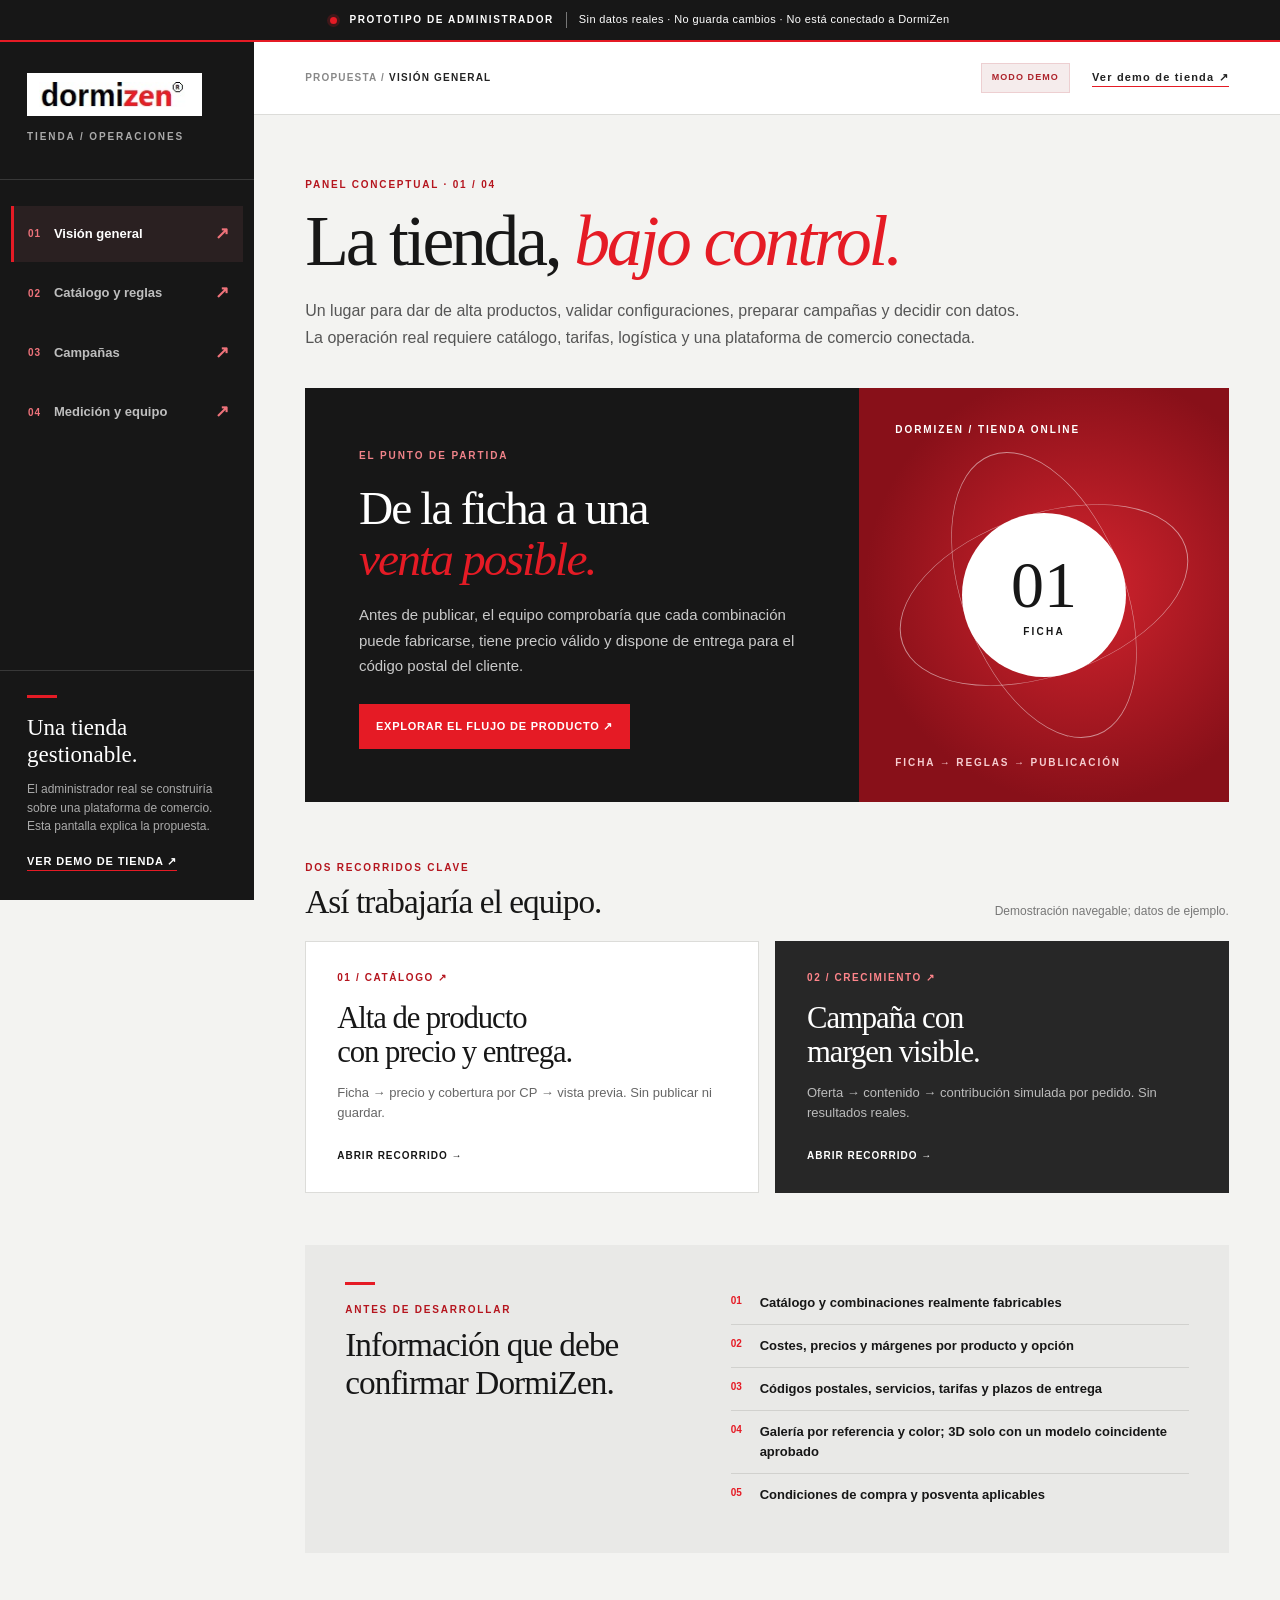
==== commit baf8529e: "Make product galleries coherent and add same-model color variants" ====
--- a/admin/index.html
+++ b/admin/index.html
@@ -5,30 +5,30 @@
 <meta name="robots" content="noindex,nofollow,noarchive"><meta name="theme-color" content="#171717">
 <meta name="description" content="Prototipo conceptual del administrador DormiZen. Sin datos reales ni guardado.">
 <title>DormiZen · Administrador conceptual</title>
-<link rel="stylesheet" href="admin.css?v=compra-20261012"><script src="admin.js?v=compra-20261012" defer></script>
+<link rel="stylesheet" href="admin.css?v=variantes-20261012"><script src="admin.js?v=variantes-20261012" defer></script>
 </head>
 <body>
 <div class="demo-banner" role="note"><span class="banner-pulse"></span><strong>PROTOTIPO DE ADMINISTRADOR</strong><span class="banner-divider"></span>Sin datos reales · No guarda cambios · No está conectado a DormiZen</div>
 <div class="app-shell">
 <aside class="sidebar" aria-label="Navegación del prototipo">
-  <div class="sidebar-brand"><a href="../?v=compra-20261012" aria-label="Ver demo de tienda"><img src="../assets/logoDormizen.png" alt="DormiZen"></a><span>TIENDA / OPERACIONES</span></div>
+  <div class="sidebar-brand"><a href="../?v=variantes-20261012" aria-label="Ver demo de tienda"><img src="../assets/logoDormizen.png" alt="DormiZen"></a><span>TIENDA / OPERACIONES</span></div>
   <nav class="side-nav" aria-label="Secciones">
     <button type="button" data-view="overview" class="is-active" aria-current="page"><span class="nav-num">01</span>Visión general <span class="nav-arrow">↗</span></button>
     <button type="button" data-view="product"><span class="nav-num">02</span>Catálogo y reglas <span class="nav-arrow">↗</span></button>
     <button type="button" data-view="campaign"><span class="nav-num">03</span>Campañas <span class="nav-arrow">↗</span></button>
     <button type="button" data-view="measurement"><span class="nav-num">04</span>Medición y equipo <span class="nav-arrow">↗</span></button>
   </nav>
-  <div class="sidebar-footer"><span class="small-red-line"></span><strong>Una tienda gestionable.</strong><p>El administrador real se construiría sobre una plataforma de comercio. Esta pantalla explica la propuesta.</p><a href="../?v=compra-20261012">Ver demo de tienda ↗</a></div>
+  <div class="sidebar-footer"><span class="small-red-line"></span><strong>Una tienda gestionable.</strong><p>El administrador real se construiría sobre una plataforma de comercio. Esta pantalla explica la propuesta.</p><a href="../?v=variantes-20261012">Ver demo de tienda ↗</a></div>
 </aside>
 <div class="workspace">
-<header class="topbar"><span>PROPUESTA / <b id="breadcrumb">VISIÓN GENERAL</b></span><div><span class="draft-pill">MODO DEMO</span><a href="../?v=compra-20261012">Ver demo de tienda ↗</a></div></header>
+<header class="topbar"><span>PROPUESTA / <b id="breadcrumb">VISIÓN GENERAL</b></span><div><span class="draft-pill">MODO DEMO</span><a href="../?v=variantes-20261012">Ver demo de tienda ↗</a></div></header>
 <main id="main-content">
 <section id="view-overview" class="view" aria-labelledby="overview-title">
   <div class="page-intro"><p class="eyebrow">PANEL CONCEPTUAL · 01 / 04</p><h1 id="overview-title">La tienda, <em>bajo control.</em></h1><p>Un lugar para dar de alta productos, validar configuraciones, preparar campañas y decidir con datos. La operación real requiere catálogo, tarifas, logística y una plataforma de comercio conectada.</p></div>
   <div class="hero-panel"><div><span class="hero-kicker">EL PUNTO DE PARTIDA</span><h2>De la ficha a una<br><em>venta posible.</em></h2><p>Antes de publicar, el equipo comprobaría que cada combinación puede fabricarse, tiene precio válido y dispone de entrega para el código postal del cliente.</p><button type="button" class="button button-light" data-go="product">Explorar el flujo de producto ↗</button></div><div class="hero-graphic" aria-hidden="true"><span class="graphic-top">DORMIZEN / TIENDA ONLINE</span><span class="graphic-orbit"></span><span class="graphic-orbit orbit-two"></span><span class="graphic-core">01<small>FICHA</small></span><span class="graphic-bottom">FICHA → REGLAS → PUBLICACIÓN</span></div></div>
   <div class="section-title"><div><p class="eyebrow">DOS RECORRIDOS CLAVE</p><h2>Así trabajaría el equipo.</h2></div><span>Demostración navegable; datos de ejemplo.</span></div>
   <div class="journey-grid"><button type="button" class="journey-card" data-go="product"><span>01 / CATÁLOGO ↗</span><strong>Alta de producto<br>con precio y entrega.</strong><p>Ficha → precio y cobertura por CP → vista previa. Sin publicar ni guardar.</p><small>Abrir recorrido →</small></button><button type="button" class="journey-card journey-dark" data-go="campaign"><span>02 / CRECIMIENTO ↗</span><strong>Campaña con<br>margen visible.</strong><p>Oferta → contenido → contribución simulada por pedido. Sin resultados reales.</p><small>Abrir recorrido →</small></button></div>
-  <div class="readiness"><div><span class="small-red-line"></span><p class="eyebrow">ANTES DE DESARROLLAR</p><h2>Información que debe confirmar DormiZen.</h2></div><ol><li>Catálogo y combinaciones realmente fabricables</li><li>Costes, precios y márgenes por producto y opción</li><li>Códigos postales, servicios, tarifas y plazos de entrega</li><li>Imágenes, modelos 3D y permisos de uso</li><li>Condiciones de compra y posventa aplicables</li></ol></div>
+  <div class="readiness"><div><span class="small-red-line"></span><p class="eyebrow">ANTES DE DESARROLLAR</p><h2>Información que debe confirmar DormiZen.</h2></div><ol><li>Catálogo y combinaciones realmente fabricables</li><li>Costes, precios y márgenes por producto y opción</li><li>Códigos postales, servicios, tarifas y plazos de entrega</li><li>Galería por referencia y color; 3D solo con un modelo coincidente aprobado</li><li>Condiciones de compra y posventa aplicables</li></ol></div>
 </section>
 <section id="view-product" class="view" aria-labelledby="product-title" hidden>
   <div class="page-intro compact"><p class="eyebrow">FLUJO 01 · CATÁLOGO Y REGLAS</p><h1 id="product-title">Una ficha que <em>se puede operar.</em></h1><p>Alta ficticia. Cambia campos y comprueba medidas y entrega: los cálculos solo existen en esta sesión y desaparecen al recargar.</p></div>
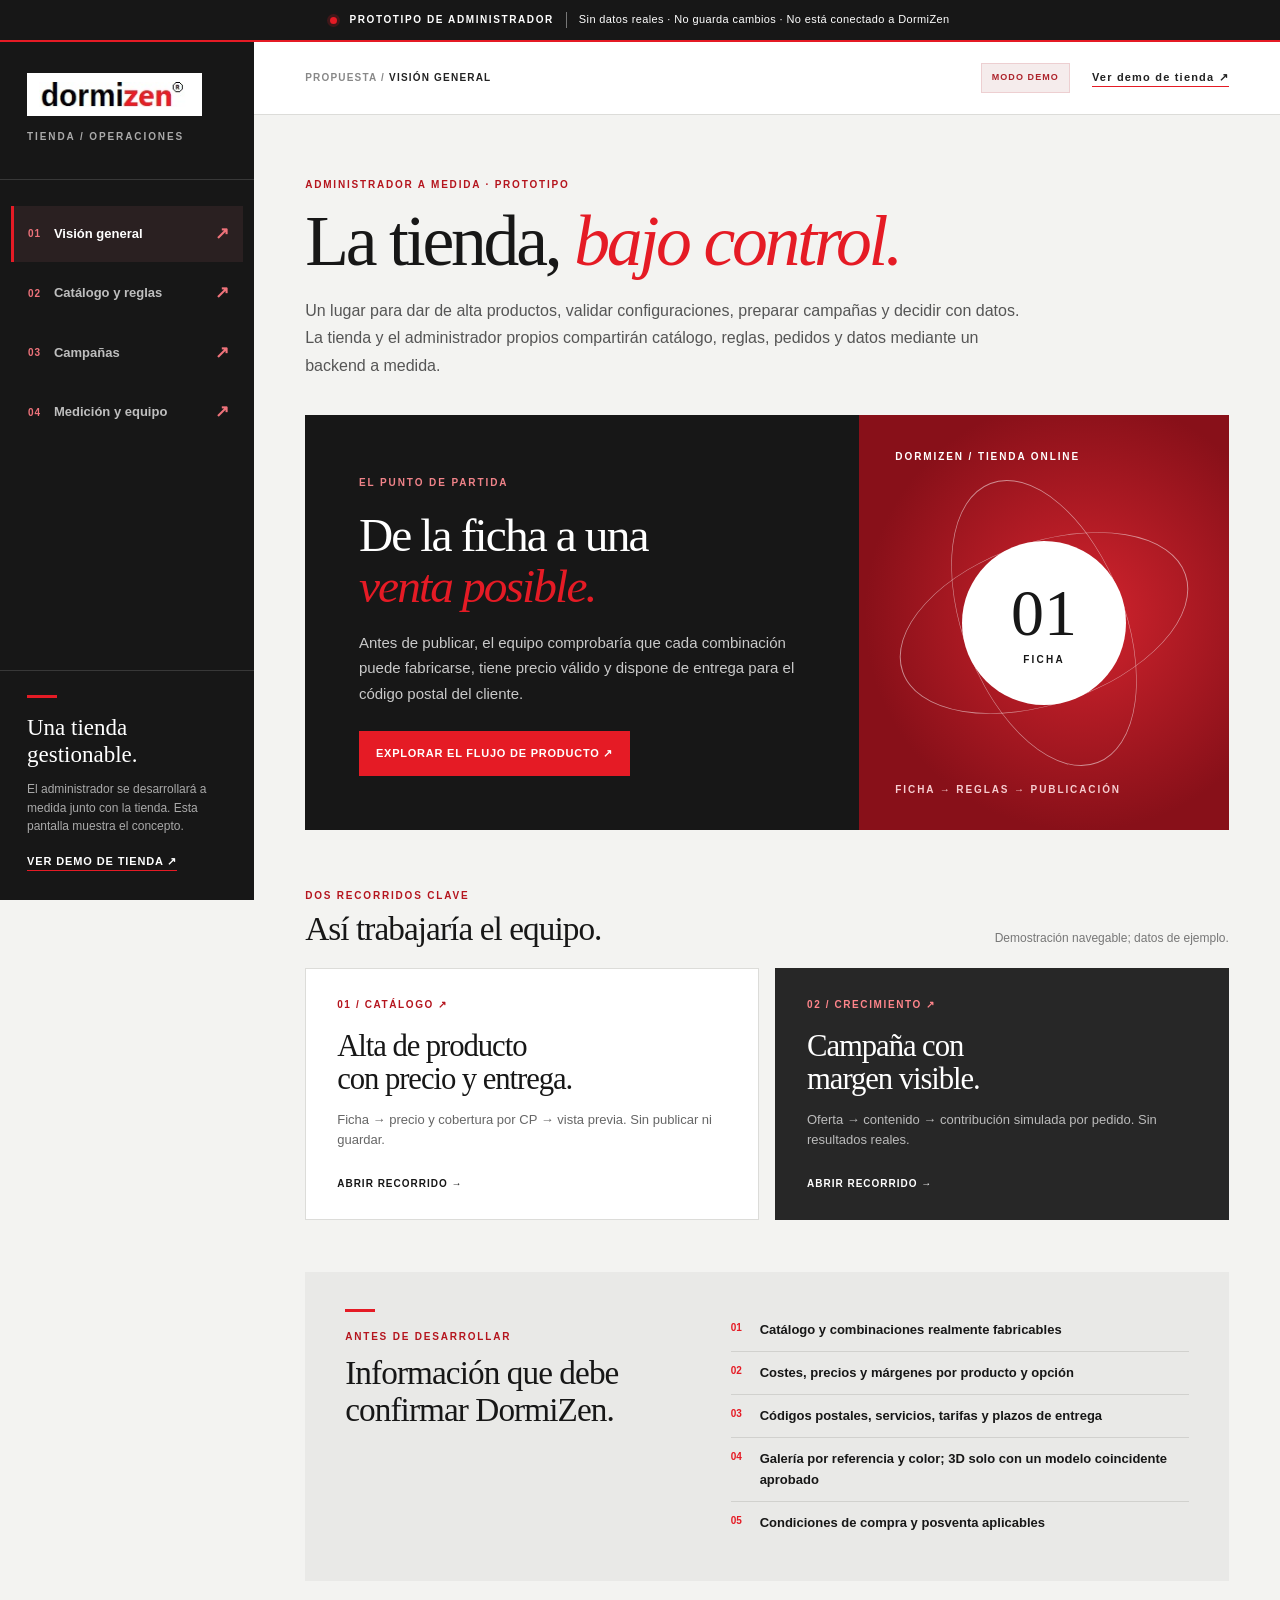
==== commit f3bfa742: "Update proposal to custom commerce development in four to five weeks" ====
--- a/admin/index.html
+++ b/admin/index.html
@@ -5,26 +5,26 @@
 <meta name="robots" content="noindex,nofollow,noarchive"><meta name="theme-color" content="#171717">
 <meta name="description" content="Prototipo conceptual del administrador DormiZen. Sin datos reales ni guardado.">
 <title>DormiZen · Administrador conceptual</title>
-<link rel="stylesheet" href="admin.css?v=variantes-20261012"><script src="admin.js?v=variantes-20261012" defer></script>
+<link rel="stylesheet" href="admin.css?v=medida-20261013"><script src="admin.js?v=medida-20261013" defer></script>
 </head>
 <body>
 <div class="demo-banner" role="note"><span class="banner-pulse"></span><strong>PROTOTIPO DE ADMINISTRADOR</strong><span class="banner-divider"></span>Sin datos reales · No guarda cambios · No está conectado a DormiZen</div>
 <div class="app-shell">
 <aside class="sidebar" aria-label="Navegación del prototipo">
-  <div class="sidebar-brand"><a href="../?v=variantes-20261012" aria-label="Ver demo de tienda"><img src="../assets/logoDormizen.png" alt="DormiZen"></a><span>TIENDA / OPERACIONES</span></div>
+  <div class="sidebar-brand"><a href="../?v=medida-20261013" aria-label="Ver demo de tienda"><img src="../assets/logoDormizen.png" alt="DormiZen"></a><span>TIENDA / OPERACIONES</span></div>
   <nav class="side-nav" aria-label="Secciones">
     <button type="button" data-view="overview" class="is-active" aria-current="page"><span class="nav-num">01</span>Visión general <span class="nav-arrow">↗</span></button>
     <button type="button" data-view="product"><span class="nav-num">02</span>Catálogo y reglas <span class="nav-arrow">↗</span></button>
     <button type="button" data-view="campaign"><span class="nav-num">03</span>Campañas <span class="nav-arrow">↗</span></button>
     <button type="button" data-view="measurement"><span class="nav-num">04</span>Medición y equipo <span class="nav-arrow">↗</span></button>
   </nav>
-  <div class="sidebar-footer"><span class="small-red-line"></span><strong>Una tienda gestionable.</strong><p>El administrador real se construiría sobre una plataforma de comercio. Esta pantalla explica la propuesta.</p><a href="../?v=variantes-20261012">Ver demo de tienda ↗</a></div>
+  <div class="sidebar-footer"><span class="small-red-line"></span><strong>Una tienda gestionable.</strong><p>El administrador se desarrollará a medida junto con la tienda. Esta pantalla muestra el concepto.</p><a href="../?v=medida-20261013">Ver demo de tienda ↗</a></div>
 </aside>
 <div class="workspace">
-<header class="topbar"><span>PROPUESTA / <b id="breadcrumb">VISIÓN GENERAL</b></span><div><span class="draft-pill">MODO DEMO</span><a href="../?v=variantes-20261012">Ver demo de tienda ↗</a></div></header>
+<header class="topbar"><span>PROPUESTA / <b id="breadcrumb">VISIÓN GENERAL</b></span><div><span class="draft-pill">MODO DEMO</span><a href="../?v=medida-20261013">Ver demo de tienda ↗</a></div></header>
 <main id="main-content">
 <section id="view-overview" class="view" aria-labelledby="overview-title">
-  <div class="page-intro"><p class="eyebrow">PANEL CONCEPTUAL · 01 / 04</p><h1 id="overview-title">La tienda, <em>bajo control.</em></h1><p>Un lugar para dar de alta productos, validar configuraciones, preparar campañas y decidir con datos. La operación real requiere catálogo, tarifas, logística y una plataforma de comercio conectada.</p></div>
+  <div class="page-intro"><p class="eyebrow">ADMINISTRADOR A MEDIDA · PROTOTIPO</p><h1 id="overview-title">La tienda, <em>bajo control.</em></h1><p>Un lugar para dar de alta productos, validar configuraciones, preparar campañas y decidir con datos. La tienda y el administrador propios compartirán catálogo, reglas, pedidos y datos mediante un backend a medida.</p></div>
   <div class="hero-panel"><div><span class="hero-kicker">EL PUNTO DE PARTIDA</span><h2>De la ficha a una<br><em>venta posible.</em></h2><p>Antes de publicar, el equipo comprobaría que cada combinación puede fabricarse, tiene precio válido y dispone de entrega para el código postal del cliente.</p><button type="button" class="button button-light" data-go="product">Explorar el flujo de producto ↗</button></div><div class="hero-graphic" aria-hidden="true"><span class="graphic-top">DORMIZEN / TIENDA ONLINE</span><span class="graphic-orbit"></span><span class="graphic-orbit orbit-two"></span><span class="graphic-core">01<small>FICHA</small></span><span class="graphic-bottom">FICHA → REGLAS → PUBLICACIÓN</span></div></div>
   <div class="section-title"><div><p class="eyebrow">DOS RECORRIDOS CLAVE</p><h2>Así trabajaría el equipo.</h2></div><span>Demostración navegable; datos de ejemplo.</span></div>
   <div class="journey-grid"><button type="button" class="journey-card" data-go="product"><span>01 / CATÁLOGO ↗</span><strong>Alta de producto<br>con precio y entrega.</strong><p>Ficha → precio y cobertura por CP → vista previa. Sin publicar ni guardar.</p><small>Abrir recorrido →</small></button><button type="button" class="journey-card journey-dark" data-go="campaign"><span>02 / CRECIMIENTO ↗</span><strong>Campaña con<br>margen visible.</strong><p>Oferta → contenido → contribución simulada por pedido. Sin resultados reales.</p><small>Abrir recorrido →</small></button></div>
@@ -46,7 +46,7 @@
 <section id="view-measurement" class="view" aria-labelledby="measurement-title" hidden>
   <div class="page-intro compact"><p class="eyebrow">GOBIERNO · MEDICIÓN Y EQUIPO</p><h1 id="measurement-title">Lo que se mide, <em>se mejora.</em></h1><p>Indicadores y responsabilidades propuestos para la tienda futura. Este prototipo no muestra métricas de DormiZen ni concede permisos.</p></div>
   <div class="governance-grid"><div class="paper-card"><div class="card-heading"><span class="card-index">MEDICIÓN PROPUESTA</span><h2>Del interés al pedido.</h2><p>La lectura mensual combinaría analítica, búsqueda, pedidos y costes.</p></div><div class="event-path"><span>Visita</span><b>→</b><span>Configura</span><b>→</b><span>Comprueba CP</span><b>→</b><span>Carrito</span><b>→</b><span>Pedido</span></div><div class="metric-list"><div><strong>Demanda orgánica sin marca</strong><span>Search Console · pendiente de conexión</span></div><div><strong>Finalización del configurador</strong><span>Eventos · pendiente de instrumentación</span></div><div><strong>Conversión y margen por familia</strong><span>Pedidos + costes · pendiente de integración</span></div><div><strong>Coste de captación</strong><span>Ads + pedidos · pendiente de integración</span></div></div></div><div class="paper-card"><div class="card-heading"><span class="card-index">PERMISOS PROPUESTOS</span><h2>Cada equipo, su tarea.</h2><p>Roles y aprobaciones por definir con DormiZen.</p></div><div class="role-list"><div><span>01</span><strong>Dirección</strong><small>Aprueba precios y campañas.</small></div><div><span>02</span><strong>Catálogo</strong><small>Prepara fichas y opciones.</small></div><div><span>03</span><strong>Operaciones</strong><small>Confirma fabricación y entrega.</small></div><div><span>04</span><strong>Marketing</strong><small>Gestiona contenidos y promociones.</small></div><div><span>05</span><strong>Atención</strong><small>Consulta pedidos e incidencias.</small></div></div></div></div>
-  <div class="platform-note"><span>ARQUITECTURA SUGERIDA</span><p><strong>Base de comercio con panel existente + reglas de configuración y entrega propias.</strong> La plataforma gestionaría catálogo, pedidos, cupones y permisos; el módulo añadiría reglas de fabricación, precio y entrega. La elección final exige validar operaciones, costes e integraciones.</p></div>
+  <div class="platform-note"><span>DESARROLLO A MEDIDA</span><p><strong>Tienda, backend y administrador propios.</strong> El sistema gestionará catálogo, variantes, precios, pedidos, promociones y acceso autenticado por roles, con reglas de fabricación y entrega por código postal. Los datos se almacenarán en una base de datos y se validarán en el servidor. Plazo de entrega del proyecto: <strong>4–5 semanas desde el inicio acordado.</strong></p></div>
 </section>
 </main>
 </div>
